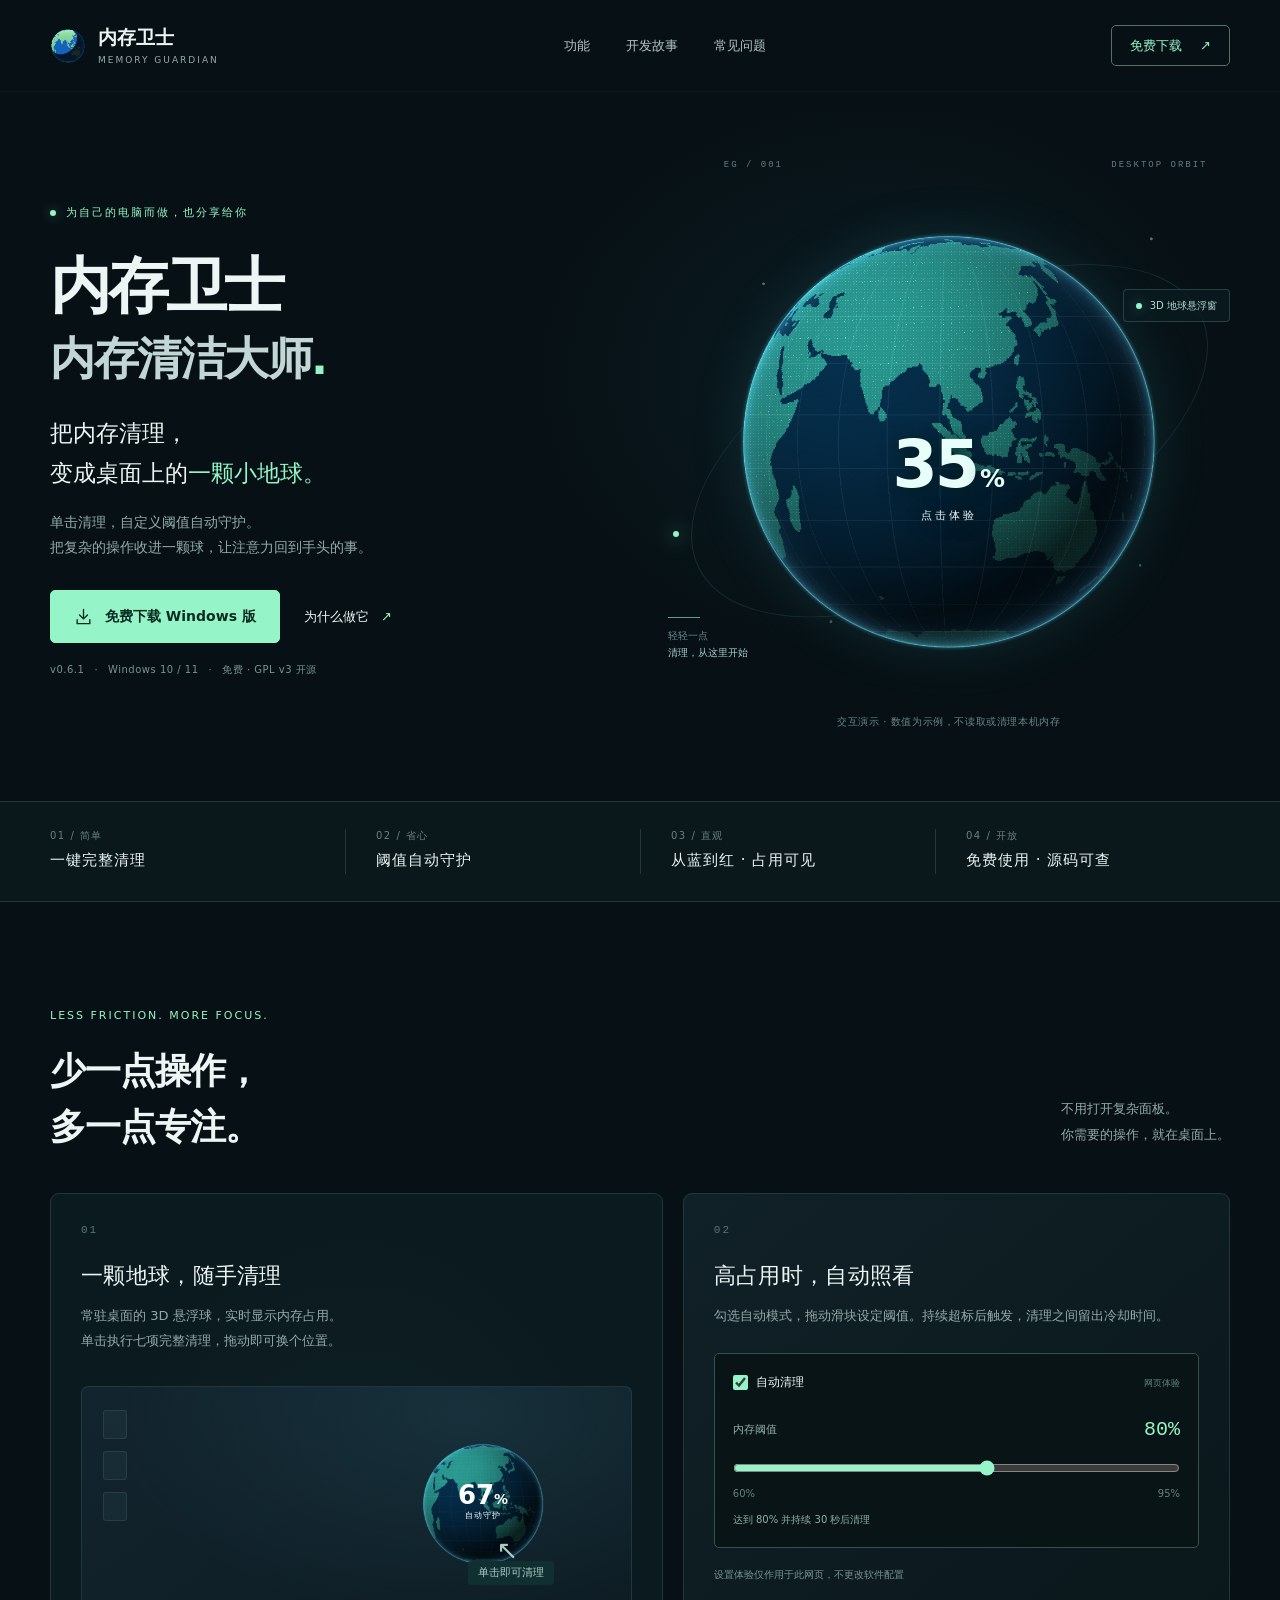
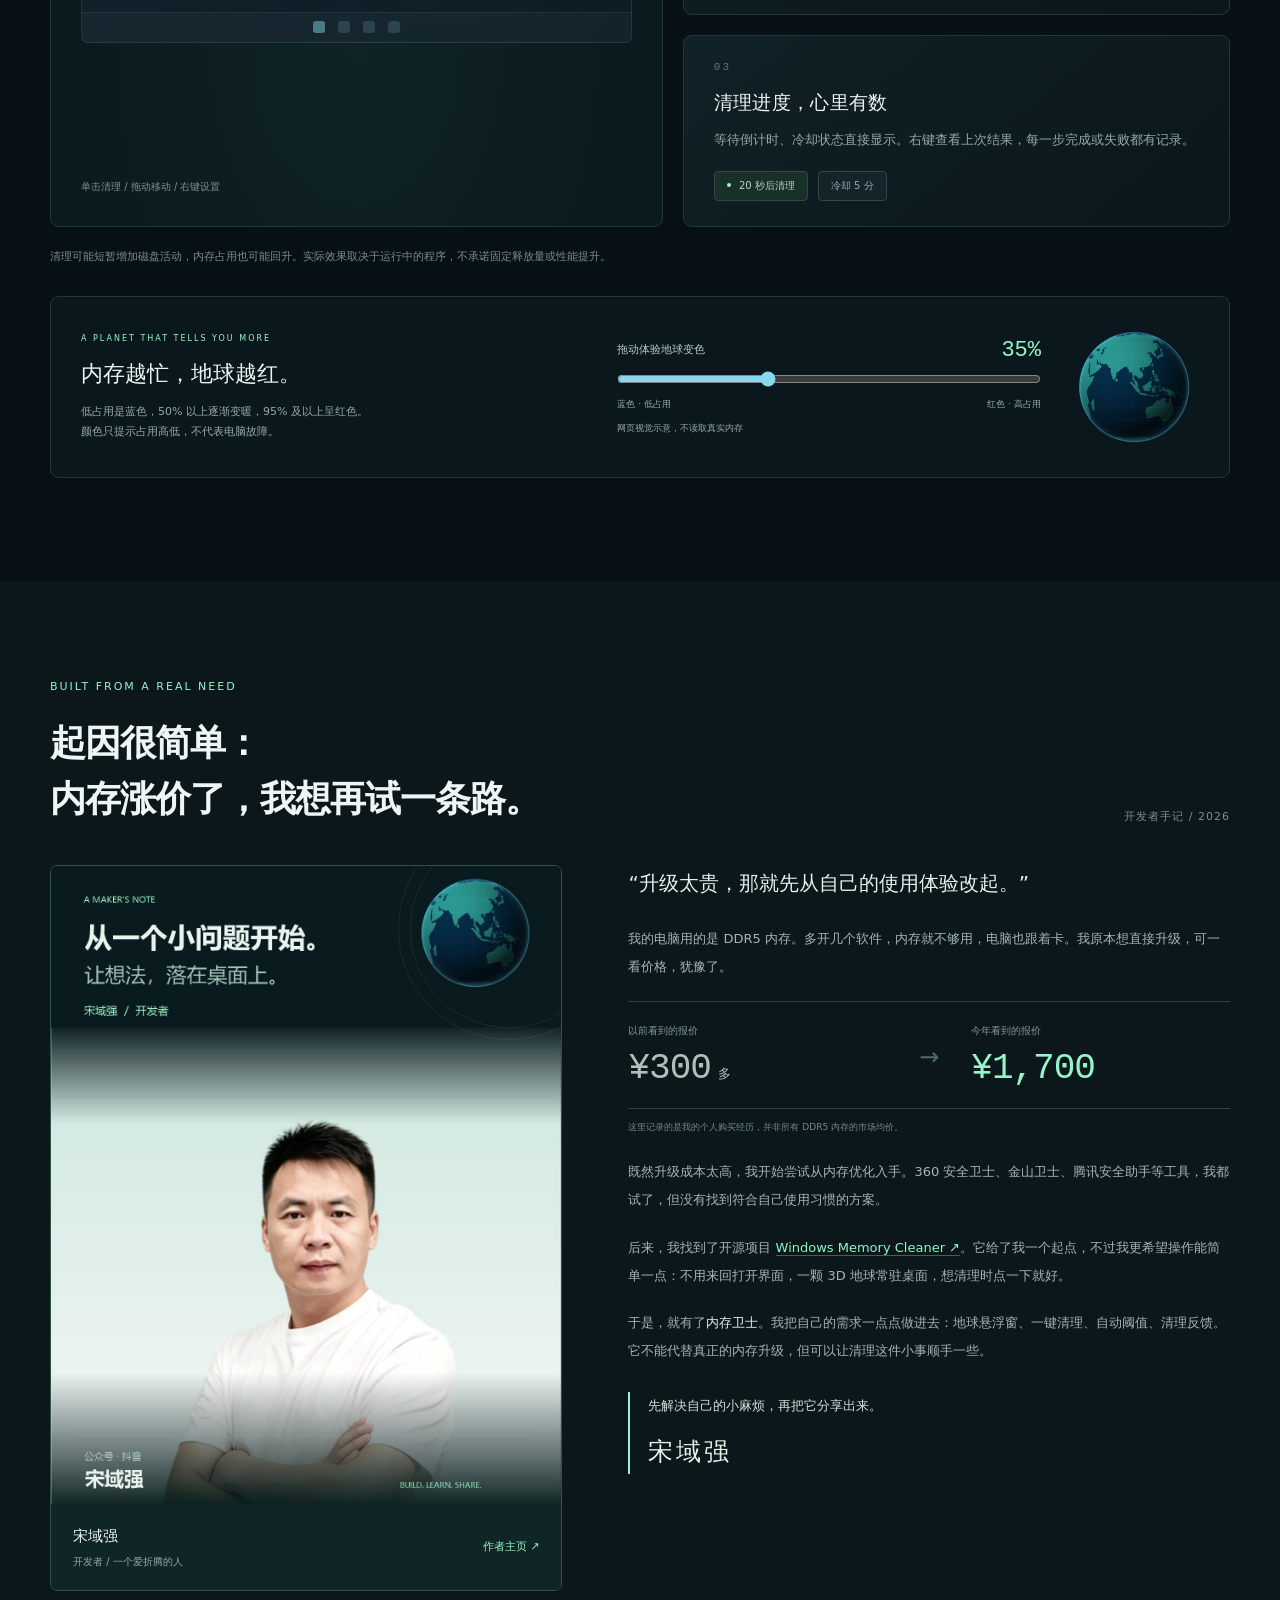
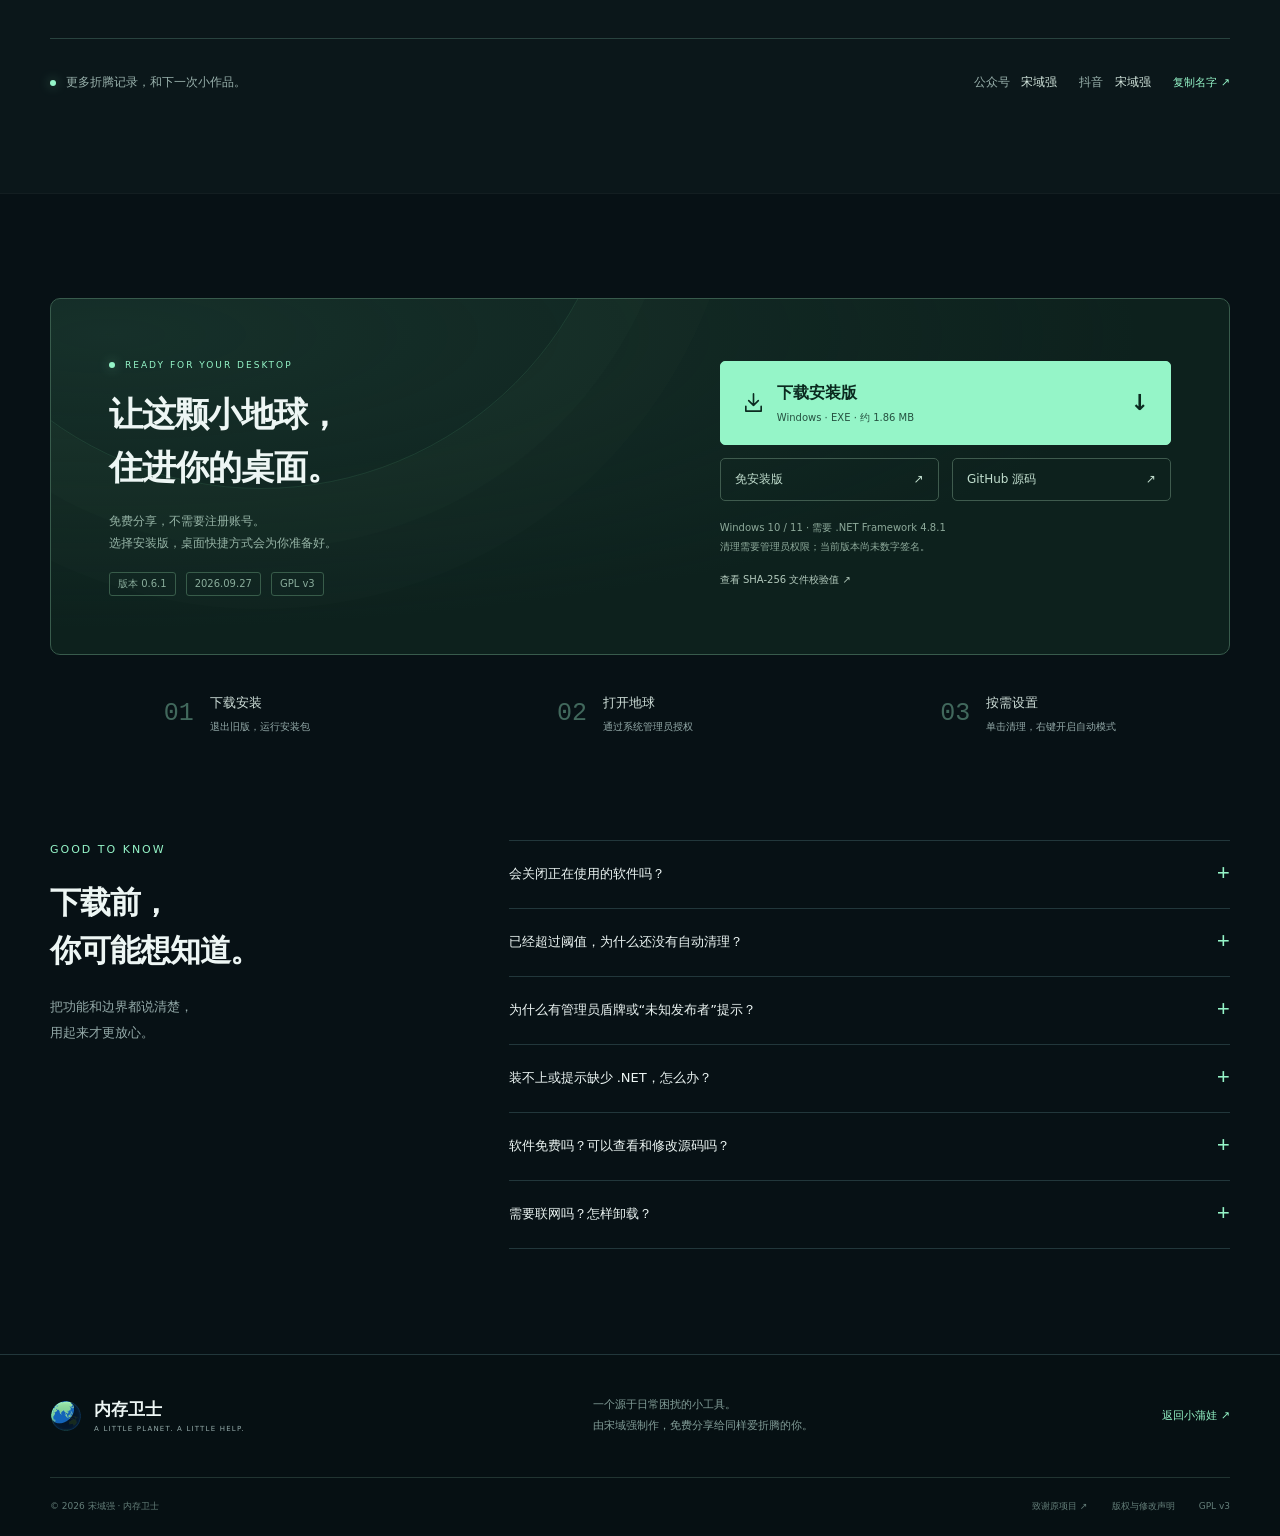
==== website/memory-guardian/index.html @ 2618648d "Release 0.6.1: add GitHub links and simplify memory-guardian website" ====
<!doctype html>
<html lang="zh-CN">
<head>
  <meta charset="utf-8">
  <meta name="viewport" content="width=device-width, initial-scale=1">
  <meta name="theme-color" content="#071115">
  <title>内存卫士——内存清洁大师 | 宋域强的免费开源桌面工具</title>
  <meta name="description" content="内存卫士，一颗常驻 Windows 桌面的 3D 地球。单击清理内存，自定义阈值自动守护。宋域强基于 Windows Memory Cleaner 开发，免费开源，提供安装包和完整源码。">
  <meta property="og:title" content="内存卫士——内存清洁大师">
  <meta property="og:description" content="一颗小地球，守护你的桌面。宋域强的免费开源 Windows 内存清理工具。">
  <meta property="og:type" content="website">
  <meta property="og:url" content="https://www.xiaopuwa.com/memory-guardian/">
  <meta property="og:image" content="https://www.xiaopuwa.com/memory-guardian/assets/developer-poster.jpg">
  <link rel="icon" href="assets/favicon.ico">
  <link rel="stylesheet" href="assets/style.css">
  <script src="assets/app.js" defer></script>
</head>
<body>
<a class="skip-link" href="#main">跳到主要内容</a>
<header class="site-header">
  <div class="wrap nav-inner">
    <a class="brand" href="#" aria-label="内存卫士首页"><img src="assets/favicon.ico" width="36" height="36" alt=""><span>内存卫士<small>MEMORY GUARDIAN</small></span></a>
    <nav aria-label="主导航"><a href="#features">功能</a><a href="#story">开发故事</a><a href="#faq">常见问题</a></nav>
    <a class="nav-download" href="#download">免费下载 <span aria-hidden="true">↗</span></a>
  </div>
</header>
<main id="main">
  <section class="hero wrap" aria-labelledby="hero-title">
    <div class="hero-copy">
      <div class="eyebrow"><span class="status-dot"></span> 为自己的电脑而做，也分享给你</div>
      <h1 id="hero-title">内存卫士<span>内存清洁大师<span class="title-dot">.</span></span></h1>
      <p class="hero-lead">把内存清理，<br>变成桌面上的<span class="highlight">一颗小地球。</span></p>
      <p class="hero-description">单击清理，自定义阈值自动守护。<br>把复杂的操作收进一颗球，让注意力回到手头的事。</p>
      <div class="hero-actions"><a class="button primary" href="downloads/MemoryGuardian-0.6.1-Setup.exe" download><svg viewBox="0 0 24 24" aria-hidden="true"><path d="M12 3v12m-5-5 5 5 5-5M4 16v5h16v-5"/></svg>免费下载 Windows 版</a><a class="text-link" href="#story">为什么做它 <span aria-hidden="true">↗</span></a></div>
      <div class="release-meta"><span>v0.6.1</span><span>Windows 10 / 11</span><span>免费 · GPL v3 开源</span></div>
    </div>
    <div class="planet-scene">
      <div class="space-coordinate top-coordinate" aria-hidden="true">EG / 001 <span>DESKTOP ORBIT</span></div>
      <div class="orbit orbit-one" aria-hidden="true"></div><div class="orbit orbit-two" aria-hidden="true"></div>
      <div class="orbit-node" aria-hidden="true"></div>
      <button class="planet-button" id="planet-demo" aria-label="体验地球清理动画，仅为网页演示" disabled>
        <img class="planet" src="assets/earth.png" width="900" height="900" alt="青蓝色的立体地球，亚洲朝向前方" fetchpriority="high">
        <span class="planet-label"><span class="planet-percent">67<span>%</span></span><span id="planet-state">点击体验</span></span>
      </button>
      <div class="orbit-note note-left"><i></i> 轻轻一点<br><strong>清理，从这里开始</strong></div>
      <div class="orbit-note note-right"><span class="status-dot"></span> 3D 地球悬浮窗</div>
      <p class="demo-caption" id="demo-caption" aria-live="polite">交互演示 · 数值为示例，不读取或清理本机内存</p>
      <noscript><p class="demo-caption">启用 JavaScript 可体验动画，所有下载链接仍可直接使用。</p></noscript>
    </div>
  </section>
  <div class="facts-strip"><div class="wrap facts"><div><span>01 / 简单</span><strong>一键完整清理</strong></div><div><span>02 / 省心</span><strong>阈值自动守护</strong></div><div><span>03 / 直观</span><strong>从蓝到红 · 占用可见</strong></div><div><span>04 / 开放</span><strong>免费使用 · 源码可查</strong></div></div></div>

  <section class="section wrap" id="features" aria-labelledby="features-title">
    <div class="section-heading"><div><p class="eyebrow">LESS FRICTION. MORE FOCUS.</p><h2 id="features-title">少一点操作，<br>多一点专注。</h2></div><p>不用打开复杂面板。<br>你需要的操作，就在桌面上。</p></div>
    <div class="feature-grid">
      <article class="feature feature-primary"><span class="feature-number">01</span><div><h3>一颗地球，随手清理</h3><p>常驻桌面的 3D 悬浮球，实时显示内存占用。<br>单击执行七项完整清理，拖动即可换个位置。</p></div><div class="desktop-demo" aria-label="桌面操作示意"><div class="desktop-lines"><span></span><span></span><span></span></div><img src="assets/earth.png" width="160" height="160" alt="桌面地球悬浮球示意" loading="lazy"><div class="desktop-percent">67<small>%</small><span>自动守护</span></div><div class="click-label"><span aria-hidden="true">↖</span> 单击即可清理</div><div class="desktop-taskbar"><i></i><i></i><i></i><i></i></div></div><span class="feature-foot">单击清理 / 拖动移动 / 右键设置</span></article>
      <article class="feature feature-auto"><span class="feature-number">02</span><h3>高占用时，自动照看</h3><p>勾选自动模式，拖动滑块设定阈值。持续超标后触发，清理之间留出冷却时间。</p><div class="auto-preview"><label class="check-label"><input id="auto-preview" type="checkbox" checked>自动清理<span>网页体验</span></label><div class="threshold-row"><label for="threshold-preview">内存阈值</label><output id="threshold-value" for="threshold-preview">80%</output></div><input type="range" id="threshold-preview" min="60" max="95" value="80" step="1" aria-describedby="threshold-description"><div class="range-labels"><span>60%</span><span>95%</span></div><p id="threshold-description" aria-live="polite">达到 80% 并持续 30 秒后清理</p></div><span class="feature-foot">设置体验仅作用于此网页，不更改软件配置</span></article>
      <article class="feature feature-compact"><span class="feature-number">03</span><div><h3>清理进度，心里有数</h3><p>等待倒计时、冷却状态直接显示。右键查看上次结果，每一步完成或失败都有记录。</p></div><div class="status-pills"><span><i></i> 20 秒后清理</span><span>冷却 5 分</span></div></article>
    </div>
    <p class="feature-note">清理可能短暂增加磁盘活动，内存占用也可能回升。实际效果取决于运行中的程序，不承诺固定释放量或性能提升。</p>
    <div class="pressure-demo"><div><span class="eyebrow">A PLANET THAT TELLS YOU MORE</span><h3>内存越忙，地球越红。</h3><p>低占用是蓝色，50% 以上逐渐变暖，95% 及以上呈红色。<br>颜色只提示占用高低，不代表电脑故障。</p></div><div class="pressure-control"><label for="pressure-preview">拖动体验地球变色 <output id="pressure-value" for="pressure-preview">35%</output></label><input id="pressure-preview" type="range" min="0" max="100" value="35" aria-describedby="pressure-note"><div class="pressure-scale"><span>蓝色 · 低占用</span><span>红色 · 高占用</span></div><p id="pressure-note">网页视觉示意，不读取真实内存</p></div><img id="pressure-earth" src="assets/earth.png" alt="低内存占用的蓝色地球示意" width="150" height="150" loading="lazy"></div>
  </section>

  <section class="story-section" id="story" aria-labelledby="story-title"><div class="wrap">
    <div class="section-heading"><div><p class="eyebrow">BUILT FROM A REAL NEED</p><h2 id="story-title">起因很简单：<br>内存涨价了，我想再试一条路。</h2></div><span class="story-index">开发者手记 / 2026</span></div>
    <div class="story-grid">
      <figure class="author-poster"><img src="assets/developer-poster.jpg" width="1200" height="1500" alt="宋域强开发者海报：从一个小问题开始，让想法落在桌面上。公众号、抖音：宋域强。" loading="lazy"><figcaption><span>宋域强 <small>开发者 / 一个爱折腾的人</small></span><a href="https://blog.csdn.net/syq10086?type=blog" target="_blank" rel="noopener noreferrer" aria-label="访问宋域强的作者主页（新窗口）">作者主页 ↗</a></figcaption></figure>
      <div class="story-copy"><p class="story-intro">“升级太贵，那就先从自己的使用体验改起。”</p><p>我的电脑用的是 DDR5 内存。多开几个软件，内存就不够用，电脑也跟着卡。我原本想直接升级，可一看价格，犹豫了。</p><div class="price-story"><div><span>以前看到的报价</span><strong>¥300<small>多</small></strong></div><span class="price-arrow" aria-hidden="true">→</span><div><span>今年看到的报价</span><strong>¥1,700</strong></div></div><p class="price-note">这里记录的是我的个人购买经历，并非所有 DDR5 内存的市场均价。</p><p>既然升级成本太高，我开始尝试从内存优化入手。360 安全卫士、金山卫士、腾讯安全助手等工具，我都试了，但没有找到符合自己使用习惯的方案。</p><p>后来，我找到了开源项目 <a href="https://github.com/IgorMundstein/WinMemoryCleaner" target="_blank" rel="noopener noreferrer">Windows Memory Cleaner ↗</a>。它给了我一个起点，不过我更希望操作能简单一点：不用来回打开界面，一颗 3D 地球常驻桌面，想清理时点一下就好。</p><p>于是，就有了<strong>内存卫士</strong>。我把自己的需求一点点做进去：地球悬浮窗、一键清理、自动阈值、清理反馈。它不能代替真正的内存升级，但可以让清理这件小事顺手一些。</p><div class="story-signoff"><span>先解决自己的小麻烦，再把它分享出来。</span><strong>宋域强</strong></div></div>
    </div>
    <div class="social-row"><div><span class="status-dot"></span><span>更多折腾记录，和下一次小作品。</span></div><div><span>公众号 <strong>宋域强</strong></span><span>抖音 <strong>宋域强</strong></span><button class="copy-name" type="button">复制名字 ↗</button></div><span class="sr-only" id="copy-status" role="status"></span></div>
  </div></section>

  <section class="section wrap" id="download" aria-labelledby="download-title">
    <div class="download-panel"><div class="download-orbit" aria-hidden="true"></div><div class="download-copy"><p class="eyebrow"><span class="status-dot"></span> READY FOR YOUR DESKTOP</p><h2 id="download-title">让这颗小地球，<br>住进你的桌面。</h2><p>免费分享，不需要注册账号。<br>选择安装版，桌面快捷方式会为你准备好。</p><div class="download-tags"><span>版本 0.6.1</span><span>2026.09.27</span><span>GPL v3</span></div></div><div class="download-options"><a class="button primary download-main" href="downloads/MemoryGuardian-0.6.1-Setup.exe" download><svg viewBox="0 0 24 24" aria-hidden="true"><path d="M12 3v12m-5-5 5 5 5-5M4 16v5h16v-5"/></svg><span>下载安装版<small>Windows · EXE · 约 1.86 MB</small></span><span aria-hidden="true">↓</span></a><div class="alternative-downloads"><a href="https://github.com/syq10086/MemoryGuardian/releases/latest" target="_blank" rel="noopener noreferrer">免安装版 <span>↗</span></a><a href="https://github.com/syq10086/MemoryGuardian" target="_blank" rel="noopener noreferrer">GitHub 源码 <span>↗</span></a></div><p class="requirements">Windows 10 / 11 · 需要 .NET Framework 4.8.1<br>清理需要管理员权限；当前版本尚未数字签名。</p><a class="checksum-link" href="https://github.com/syq10086/MemoryGuardian/releases/download/v0.6.1/SHA256SUMS.txt" target="_blank" rel="noopener">查看 SHA-256 文件校验值 ↗</a></div></div>
    <div class="quick-start"><div><b>01</b><span><strong>下载安装</strong>退出旧版，运行安装包</span></div><div><b>02</b><span><strong>打开地球</strong>通过系统管理员授权</span></div><div><b>03</b><span><strong>按需设置</strong>单击清理，右键开启自动模式</span></div></div>
  </section>

  <section class="faq-section wrap" id="faq" aria-labelledby="faq-title"><div class="faq-heading"><p class="eyebrow">GOOD TO KNOW</p><h2 id="faq-title">下载前，<br>你可能想知道。</h2><p>把功能和边界都说清楚，<br>用起来才更放心。</p></div><div class="faq-list">
    <details><summary>会关闭正在使用的软件吗？<span aria-hidden="true">+</span></summary><p>程序不会主动结束进程或关闭窗口。清理工作集与缓存后，软件再次读取数据可能短暂卡顿，磁盘活动也可能增加；不能保证所有任务都不受影响。重要的渲染、计算或实时任务运行期间，建议暂时关闭自动清理。</p></details>
    <details><summary>已经超过阈值，为什么还没有自动清理？<span aria-hidden="true">+</span></summary><p>内存占用需要连续达到阈值 30 秒，且不处于冷却期。手动或自动清理后都会进入冷却，默认 10 分钟。新版球上会显示倒计时或“冷却 X 分”，右键可查看详细状态。建议从默认的 80%、均衡模式开始使用。</p></details>
    <details><summary>为什么有管理员盾牌或“未知发布者”提示？<span aria-hidden="true">+</span></summary><p>部分系统内存清理操作需要管理员权限，因此快捷方式带有盾牌。当前版本尚未购买或获得受信任的代码签名证书，Windows 可能显示“未知发布者”或 SmartScreen 提醒。请确认下载来源，可对照本页校验值和源码核验；不确定时先取消运行，无需关闭系统安全防护。</p></details>
    <details><summary>装不上或提示缺少 .NET，怎么办？<span aria-hidden="true">+</span></summary><p>安装包会检查 .NET Framework 4.8.1。请从 <a href="https://dotnet.microsoft.com/zh-cn/download/dotnet-framework/net481" target="_blank" rel="noopener noreferrer">微软官方网站 ↗</a> 获取运行时；较早的 Windows 10 版本可能需要先更新系统。暂不提供 macOS、Linux 或手机安装版。</p></details>
    <details><summary>软件免费吗？可以查看和修改源码吗？<span aria-hidden="true">+</span></summary><p>本页面提供免费下载。内存卫士基于 Igor Mundstein 及贡献者的 Windows Memory Cleaner 二次开发，按 GNU GPL v3 分发。你可以按许可证使用、研究、修改和再分发；分发衍生版本时需保留许可与版权声明，并履行提供对应源码等义务。<a href="https://github.com/syq10086/MemoryGuardian/blob/v0.6.1/LICENSE">查看 GPL v3 许可证 ↗</a></p></details>
    <details><summary>需要联网吗？怎样卸载？<span aria-hidden="true">+</span></summary><p>内存清理在本机执行，不需要注册或上传内存数据；点击作者主页、GitHub 或更新链接会打开外部网站。安装版可在 Windows“设置 → 应用”或开始菜单中卸载，个人配置会保留。免安装版退出程序、关闭其登录启动选项后，可删除程序文件。</p></details>
  </div></section>
</main>
<footer class="footer"><div class="wrap footer-top"><a class="brand" href="#"><img src="assets/favicon.ico" width="32" height="32" alt=""><span>内存卫士<small>A LITTLE PLANET. A LITTLE HELP.</small></span></a><p>一个源于日常困扰的小工具。<br>由宋域强制作，免费分享给同样爱折腾的你。</p><a href="https://www.xiaopuwa.com/">返回小蒲娃 ↗</a></div><div class="wrap footer-bottom"><span>© 2026 宋域强 · 内存卫士</span><div><a href="https://github.com/IgorMundstein/WinMemoryCleaner" target="_blank" rel="noopener noreferrer">致谢原项目 ↗</a><a href="https://github.com/syq10086/MemoryGuardian/blob/v0.6.1/NOTICE.md">版权与修改声明</a><a href="https://github.com/syq10086/MemoryGuardian/blob/v0.6.1/LICENSE">GPL v3</a></div></div></footer>
</body>
</html>
---- website/memory-guardian/assets/style.css ----
/* Earth Guardian download site. Local assets only; no framework or tracking. */
:root{color-scheme:dark;--bg:#071115;--panel:#0c1b20;--text:#edf6f4;--muted:#94aaa9;--line:#22373b;--mint:#95f5c8;--cyan:#6edfea;--font:"Microsoft YaHei UI","Microsoft YaHei","PingFang SC",system-ui,sans-serif}
*{box-sizing:border-box}html{scroll-behavior:smooth;scroll-padding-top:95px}body{margin:0;background:var(--bg);color:var(--text);font-family:var(--font);font-size:15px;line-height:1.8;-webkit-font-smoothing:antialiased}a{color:inherit;text-decoration:none}button,input{font:inherit}button,a,input,summary{-webkit-tap-highlight-color:transparent}button{color:inherit}a,button,summary{touch-action:manipulation}button{cursor:pointer}img{max-width:100%;display:block}button:disabled{cursor:default}a:focus-visible,button:focus-visible,input:focus-visible,summary:focus-visible{outline:2px solid var(--mint);outline-offset:6px}a:hover{color:var(--mint)}::selection{color:#071115;background:var(--mint)}.wrap{width:min(1180px,calc(100% - 96px));margin-inline:auto}.skip-link{position:fixed;left:20px;top:-100px;z-index:20;background:var(--mint);color:var(--bg);padding:10px}.skip-link:focus{top:10px}.sr-only{position:absolute;width:1px;height:1px;padding:0;margin:-1px;overflow:hidden;clip:rect(0,0,0,0);white-space:nowrap;border:0}
.site-header{height:92px;position:relative;z-index:10;border-bottom:1px solid #ffffff0a}.nav-inner{height:100%;display:flex;align-items:center;justify-content:space-between;gap:24px}.brand{display:flex;align-items:center;gap:12px;font-size:19px;font-weight:650;line-height:1.3;white-space:nowrap}.brand small{display:block;font-size:9px;font-weight:400;color:var(--muted);letter-spacing:2px;margin-top:5px}.site-header nav{display:flex;gap:36px;color:#b2c4c3;font-size:13px}.nav-download{border:1px solid #547068;padding:8px 18px;border-radius:5px;color:var(--mint);font-size:13px}.nav-download span{margin-left:14px}
.hero{position:relative;display:grid;grid-template-columns:1.08fr 1fr;min-height:665px;align-items:center;padding-block:68px 78px;gap:10px}.hero:before{content:"";position:absolute;pointer-events:none;width:60%;height:80%;right:0;top:0;background:radial-gradient(ellipse,#17495a30,transparent 68%);z-index:-1}.eyebrow{font-size:11px;letter-spacing:2px;font-weight:500;display:flex;align-items:center;gap:10px;color:var(--mint);margin:0 0 26px}.status-dot{display:inline-block;width:6px;height:6px;background:var(--mint);border-radius:50%;box-shadow:0 0 12px #95f5c870;flex-shrink:0}.hero h1{font-size:clamp(48px,4.8vw,70px);line-height:1.22;letter-spacing:-3px;margin:0 0 26px;font-weight:700}.hero h1>span{display:block;font-size:clamp(35px,3.5vw,51px);letter-spacing:-1.5px;color:#c2d7d5;margin-top:8px}.title-dot{color:var(--mint)}.hero-lead{font-size:23px;line-height:1.75;font-weight:500;margin:0 0 17px}.highlight{color:var(--mint)}.hero-description{color:var(--muted);font-size:14px;margin:0 0 30px}.hero-actions{display:flex;gap:24px;align-items:center}.button{display:inline-flex;justify-content:center;gap:12px;align-items:center;border-radius:5px;padding:15px 23px;font-size:14px;font-weight:650;line-height:1.5;transition:background .2s,transform .2s}.button svg{width:19px;height:19px;fill:none;stroke:currentColor;stroke-width:1.7;stroke-linecap:round;stroke-linejoin:round}.primary{background:var(--mint);color:#0b2a20;border:1px solid var(--mint)}.primary:hover{background:#b4ffdc;color:#071115;transform:translateY(-2px)}.text-link{font-size:13px;white-space:nowrap}.text-link span{margin-left:8px;color:var(--mint)}.release-meta{display:flex;gap:0;font-size:10px;color:#789391;margin-top:18px;letter-spacing:.5px}.release-meta span+span:before{content:"·";padding:0 10px}
.planet-scene{position:relative;aspect-ratio:1/1;display:grid;place-items:center;isolation:isolate;background-image:radial-gradient(circle at 17% 22%,#9debd870 1px,transparent 1.6px),radial-gradient(circle at 84% 72%,#9debd850 1px,transparent 1.6px),radial-gradient(circle at 86% 14%,#b5ecff70 1px,transparent 1.8px),radial-gradient(circle at 29% 82%,#b5ecff50 1px,transparent 1.8px)}.space-coordinate{position:absolute;font:9px Consolas,monospace;letter-spacing:2px;color:#607e84;top:0;left:10%;right:4%;display:flex;justify-content:space-between}.planet-button{background:none;border:0;padding:0;width:87%;position:relative;border-radius:50%;z-index:2;transition:transform .5s}.planet-button:hover{transform:scale(1.025)}.planet{filter:drop-shadow(0 0 25px #3eb6ca24);width:100%;height:auto;user-select:none;pointer-events:none}.planet-label{position:absolute;top:48%;left:0;width:100%;text-align:center;text-shadow:0 3px 18px #001b20;display:flex;align-items:center;flex-direction:column}.planet-percent{font-size:65px;line-height:1.05;font-weight:650;letter-spacing:-3px;color:#e8fff9}.planet-percent>span{font-size:25px;margin-left:3px;letter-spacing:0}.planet-label>span:last-child{font-size:11px;letter-spacing:3px;margin-top:6px}.orbit{position:absolute;border:1px solid #559caf30;border-radius:50%;width:97%;height:97%;z-index:-1}.orbit-one{transform:rotate(-27deg) scaleY(.50);width:114%}.orbit-two{transform:rotate(32deg) scaleY(.95);width:94%;height:94%;border-style:dashed;border-color:#387d8626}.orbit-node{position:absolute;top:66%;left:1%;width:6px;height:6px;border-radius:50%;background:var(--mint);box-shadow:0 0 20px var(--mint)}.orbit-note{position:absolute;font-size:10px;line-height:1.7;z-index:3}.note-left{left:0;bottom:11%;color:#698d95}.note-left strong{font-weight:400;color:#a6ccd0}.note-left i{display:block;width:32px;height:1px;background:#599b99;margin-bottom:9px}.note-right{right:-4%;top:23%;border:1px solid #44766b70;background:#0a1c22b8;padding:7px 12px;border-radius:4px;color:#b2d8cd;display:flex;align-items:center;gap:8px}.demo-caption{position:absolute;bottom:-18px;left:-5%;width:110%;text-align:center;color:#65868b;font-size:10px;letter-spacing:.6px}.is-cleaning .planet{animation:cleaning 2s ease-in-out}.is-cleaning .planet-label{opacity:.9}@keyframes cleaning{50%{transform:rotate(18deg);filter:drop-shadow(0 0 45px #61eec780) brightness(1.2)}}
.facts-strip{border-block:1px solid var(--line);background:#0a171b}.facts{display:grid;grid-template-columns:repeat(4,1fr);padding-block:27px}.facts>div{display:flex;flex-direction:column;gap:4px;padding-left:30px;border-left:1px solid var(--line)}.facts>div:first-child{padding-left:0;border:0}.facts span{font:10px var(--font);letter-spacing:1.5px;color:#658380}.facts strong{font-size:15px;font-weight:500;letter-spacing:1px}.section{padding-block:104px}.section-heading{display:flex;align-items:flex-end;justify-content:space-between;gap:40px;margin-bottom:38px}.section-heading .eyebrow,.faq-heading .eyebrow{margin-bottom:18px}h2{font-size:36px;letter-spacing:-1px;line-height:1.55;margin:0;font-weight:600}.section-heading>p,.faq-heading>p:last-child{color:var(--muted);font-size:13px;margin:0 0 7px;line-height:2}
.feature-grid{display:grid;grid-template-columns:1.12fr 1fr;gap:20px}.feature{border:1px solid var(--line);border-radius:9px;padding:30px;position:relative;overflow:hidden;background:linear-gradient(140deg,#102127,#0a171b)}.feature-number{font:11px Consolas,monospace;color:#567479;display:block;letter-spacing:2px;margin-bottom:20px}.feature h3{font-size:22px;font-weight:500;margin:0 0 9px;letter-spacing:.3px}.feature p{font-size:13px;color:var(--muted);margin:0;line-height:1.9}.feature-foot{font-size:10px;color:#789392;display:block;margin-top:18px}.feature-primary{grid-row:span 2;display:flex;flex-direction:column;background:radial-gradient(ellipse at 50% 72%,#214b4433,transparent 65%),#0b1a1f}.desktop-demo{position:relative;height:257px;margin-top:32px;border:1px solid #385d6066;border-radius:7px;background:radial-gradient(ellipse at 70% 10%,#234c5960,transparent 65%),linear-gradient(145deg,#12242e,#0d1b22);overflow:hidden}.desktop-demo>img{position:absolute;right:14%;top:18%;width:142px;height:142px}.desktop-percent{position:absolute;right:calc(14% + 30px);top:calc(18% + 47px);width:82px;text-align:center;font-size:26px;color:white;line-height:1.2;font-weight:600}.desktop-percent small{font-size:14px}.desktop-percent span{display:block;font-size:8px;font-weight:400;letter-spacing:1px}.desktop-lines{position:absolute;top:23px;left:21px;display:flex;flex-direction:column;gap:12px}.desktop-lines span{display:block;width:24px;height:29px;background:#446a6d23;border:1px solid #719eab29;border-radius:3px}.click-label{position:absolute;bottom:57px;right:14%;font-size:11px;color:#accdc6;border-radius:4px;padding:2px 10px;background:#102f30}.click-label>span{font-size:26px;position:absolute;right:36px;top:-34px}.desktop-taskbar{display:flex;justify-content:center;gap:13px;position:absolute;bottom:0;width:100%;height:30px;background:#2639434a;border-top:1px solid #42616840;align-items:center}.desktop-taskbar i{height:12px;width:12px;background:#648e9c4d;border-radius:3px}.desktop-taskbar i:first-child{background:#72c6cd8c}.feature-primary .feature-foot{margin-top:auto;padding-top:24px}.auto-preview{border:1px solid #395049;border-radius:5px;background:#081416;padding:18px;margin-top:24px}.check-label{display:flex;align-items:center;font-size:12px;gap:8px}.check-label input{width:15px;height:15px;accent-color:var(--mint);margin:0}.check-label>span{margin-left:auto;color:#66827e;font-size:9px}.threshold-row{display:flex;align-items:center;justify-content:space-between;margin:18px 0 4px;font-size:11px;color:#93afa8}.threshold-row output{font-size:20px;color:var(--mint);font-family:Consolas,monospace}input[type=range]{width:100%;height:16px;margin:8px 0;accent-color:var(--mint);cursor:pointer}input[type=range]:disabled{opacity:.4;cursor:default}.range-labels{display:flex;justify-content:space-between;color:#65847c;font-size:10px}.auto-preview #threshold-description{font-size:10px;margin-top:7px;color:#91afa5}.feature-compact{padding:25px 30px}.feature-compact .feature-number{margin-bottom:12px}.feature-compact h3{font-size:19px}.status-pills{display:flex;gap:10px;margin-top:18px}.status-pills span{font-size:10px;padding:5px 12px;border:1px solid #314845;border-radius:4px;color:#b3d3c9;background:#193029}.status-pills span:last-child{background:#15242a;color:#8caeb7}.status-pills i{display:inline-block;width:4px;height:4px;background:var(--mint);border-radius:50%;margin:0 5px 2px 0}.feature-note{font-size:11px;color:#758d8e;margin:20px 0 0}
.story-section{padding:94px 0;background:#0b171a;border-block:1px solid #ffffff08}.story-index{font-size:11px;color:#78918f;white-space:nowrap;letter-spacing:1px}.story-grid{display:grid;grid-template-columns:.92fr 1.08fr;gap:66px;align-items:start}.author-poster{margin:0;position:sticky;top:30px;border-radius:7px;overflow:hidden;border:1px solid #31514d}.author-poster>img{width:100%;height:auto}.author-poster figcaption{display:flex;justify-content:space-between;align-items:center;padding:19px 22px;background:#102525}.author-poster figcaption>span{font-size:15px}.author-poster small{display:block;font-size:10px;color:var(--muted);margin-top:3px}.author-poster figcaption a{font-size:11px;color:var(--mint)}.story-copy>p{color:#a0b6b4;font-size:13px;line-height:2.15;margin:0 0 20px}.story-copy .story-intro{font-size:20px;color:#e2f2ec;line-height:1.8;font-weight:500;margin-bottom:24px}.story-copy a{color:var(--mint);border-bottom:1px solid #406254}.story-copy strong{font-weight:500;color:#def4eb}.price-story{display:flex;gap:32px;padding:20px 0 15px;border-block:1px solid #2d4140;align-items:center}.price-story>div{flex:1}.price-story div>span{display:block;font-size:10px;color:#7f9b95;margin-bottom:6px}.price-story strong{font-family:Consolas,monospace;font-size:36px;line-height:1.3;font-weight:400;color:var(--mint);letter-spacing:-1px}.price-story div:first-child strong{color:#afc0bb}.price-story small{font-size:13px;font-family:var(--font);margin-left:7px}.price-arrow{font-size:24px;color:#506e68}.story-copy .price-note{font-size:9px;color:#6f8c88;margin:10px 0 23px;line-height:1.8}.story-signoff{border-left:2px solid var(--mint);padding-left:18px;margin-top:27px}.story-signoff span{font-size:13px;color:#d0e1dc}.story-signoff strong{display:block;font-family:KaiTi,STKaiti,var(--font);font-size:25px;margin-top:10px;letter-spacing:3px}.social-row{margin-top:47px;padding-top:28px;border-top:1px solid #29433f;display:flex;align-items:center;justify-content:space-between;gap:25px;font-size:12px;color:#99b1ac}.social-row>div{display:flex;align-items:center;gap:22px}.social-row>div:first-child{gap:10px}.social-row strong{color:#d5e8df;font-weight:500;margin-left:8px}.copy-name{background:transparent;border:0;padding:6px 0;color:var(--mint);font-size:11px}
.download-panel{display:grid;grid-template-columns:1fr .85fr;gap:80px;background:radial-gradient(ellipse at 5% 10%,#24473d66,transparent 65%),#0d211d;border:1px solid #385b4c;border-radius:10px;padding:58px;position:relative;overflow:hidden}.download-panel>div:not(.download-orbit){z-index:1}.download-orbit{position:absolute;border:1px solid #6ecb9320;width:720px;height:720px;top:-530px;left:-150px;border-radius:50%;box-shadow:0 0 0 60px #6ecb9305,0 0 0 120px #6ecb9304;pointer-events:none}.download-copy .eyebrow{font-size:9px;margin-bottom:15px}.download-copy h2{font-size:34px}.download-copy>p:not(.eyebrow){color:#95b3a5;font-size:12px;margin:18px 0}.download-tags{display:flex;gap:10px;font-size:10px;color:#89ac9b}.download-tags span{border:1px solid #385c4a;border-radius:3px;padding:2px 8px}.download-options{align-self:center}.download-main{width:100%;justify-content:space-between;padding:19px 21px;text-align:left;font-size:16px}.download-main>svg{width:23px;height:23px}.download-main>span:nth-child(2){flex:1}.download-main small{font-size:10px;display:block;font-weight:400;opacity:.8;margin-top:5px}.download-main>span:last-child{font-size:22px}.alternative-downloads{display:flex;gap:13px;margin-top:13px}.alternative-downloads a{flex:1;border:1px solid #3f5b4e;border-radius:5px;padding:10px 14px;display:flex;justify-content:space-between;color:#c1dece;font-size:12px}.alternative-downloads a:hover{border-color:var(--mint)}.requirements{font-size:10px;color:#8eaa9b;line-height:1.9;margin:17px 0 9px}.checksum-link{font-size:10px;color:#b2c9bc}.quick-start{display:flex;justify-content:space-around;margin-top:36px;gap:20px}.quick-start>div{display:flex;align-items:center;gap:16px}.quick-start b{font:25px Consolas,monospace;color:#41685c;font-weight:400}.quick-start span{font-size:10px;color:var(--muted)}.quick-start strong{display:block;font-size:13px;color:#cfdfd9;font-weight:500;margin-bottom:3px}
.faq-section{padding:0 0 105px;display:grid;grid-template-columns:.7fr 1.3fr;gap:70px}.faq-heading h2{font-size:31px}.faq-heading>p:last-child{margin-top:20px}.faq-list{border-top:1px solid var(--line)}details{border-bottom:1px solid var(--line)}summary{list-style:none;padding:21px 0;display:flex;justify-content:space-between;gap:15px;cursor:pointer;font-size:13px;font-weight:500}summary::-webkit-details-marker{display:none}summary>span{color:var(--mint);font:22px Consolas,monospace;flex-shrink:0}details[open] summary>span{transform:rotate(45deg)}details>p{font-size:12px;color:var(--muted);line-height:2;margin:0 0 22px;padding-right:25px}details a{color:var(--mint);text-decoration:underline;text-underline-offset:3px}.footer{border-top:1px solid var(--line);background:#061013}.footer-top{display:flex;align-items:center;justify-content:space-between;padding-block:40px;gap:30px}.footer-top .brand{font-size:17px}.footer-top .brand small{font-size:7px;letter-spacing:1.2px}.footer-top>p{font-size:11px;line-height:1.9;color:#829d98;margin:0}.footer-top>a:last-child{font-size:11px;color:var(--mint)}.footer-bottom{padding-block:20px;border-top:1px solid #213431;display:flex;justify-content:space-between;gap:20px;font-size:9px;color:#647e79}.footer-bottom>div{display:flex;gap:24px}
@media(min-width:1500px){.hero{min-height:710px}.hero h1{font-size:74px}.hero h1>span{font-size:53px}}
@media(max-width:1100px){.wrap{width:calc(100% - 64px)}.hero-actions{gap:16px}.hero-actions .button{padding:14px 17px;font-size:12px}.hero h1{font-size:54px}.hero h1>span{font-size:37px}.note-right{right:0}.planet-percent{font-size:54px}.story-grid{gap:38px}.download-panel{padding:38px;gap:40px}.download-copy h2{font-size:30px}.social-row{align-items:flex-start;flex-direction:column}.feature{padding:25px}.facts strong{font-size:13px}.facts>div{padding-left:22px}}
@media(max-width:760px){.wrap{width:calc(100% - 40px)}.site-header{height:75px}.brand{font-size:17px;gap:8px}.brand img{width:30px;height:30px}.brand small{font-size:7px;letter-spacing:1.4px}.site-header nav{display:none}.nav-download{padding:7px 12px;font-size:11px}.nav-download span{margin-left:5px}.hero{grid-template-columns:1fr;padding-block:46px 38px;gap:28px;min-height:auto}.hero-copy{position:relative;z-index:3}.eyebrow{font-size:9px;letter-spacing:1.1px;margin-bottom:22px}.hero h1{font-size:54px;letter-spacing:-2px;margin-bottom:22px}.hero h1>span{font-size:37px;letter-spacing:-1px}.hero-lead{font-size:20px;line-height:1.65;margin-bottom:15px}.hero-description{font-size:12px;line-height:1.9;margin-bottom:23px}.hero-actions{gap:22px;flex-wrap:wrap}.hero-actions .button{font-size:12px;padding:14px 17px}.text-link{font-size:12px}.release-meta{font-size:9px;margin-top:15px}.release-meta span+span:before{padding:0 7px}.planet-scene{width:100%;max-width:460px;justify-self:center;margin-top:18px;margin-bottom:25px}.planet-button{width:86%}.planet-percent{font-size:55px}.planet-label>span:last-child{font-size:10px;letter-spacing:2px}.orbit-one{width:99%}.note-right{right:0;font-size:8px;padding:5px 8px}.note-left{font-size:8px;left:2%}.space-coordinate{font-size:8px;left:3%;right:2%}.demo-caption{font-size:8px;letter-spacing:0;left:0;width:100%;bottom:-13px}.facts{grid-template-columns:repeat(2,1fr);gap:22px 0;padding-block:25px}.facts>div{padding-left:23px}.facts>div:nth-child(3){padding-left:0;border:0}.facts span{font-size:9px}.facts strong{font-size:12px}.section{padding-block:64px}.section-heading{display:block;margin-bottom:26px}.section-heading>p{margin-top:17px;font-size:12px}.section-heading h2{font-size:29px;line-height:1.6}.feature-grid{grid-template-columns:1fr;gap:15px}.feature{padding:25px}.feature-primary{grid-row:auto}.feature h3{font-size:21px}.feature p{font-size:12px}.desktop-demo{height:230px;margin-top:25px}.desktop-demo>img{right:17%}.desktop-percent{right:calc(17% + 30px)}.feature-foot,.feature-note{font-size:9px}.feature-note{line-height:1.9}.feature-primary .feature-foot{padding-top:0;margin-top:20px}.feature-compact h3{font-size:21px}.story-section{padding:60px 0}.story-index{display:block;margin-top:14px;font-size:10px}.story-grid{grid-template-columns:1fr;gap:32px}.author-poster{position:static;max-width:460px;justify-self:center;width:100%}.story-copy .story-intro{font-size:18px}.story-copy>p{font-size:12px}.price-story{gap:22px}.price-story strong{font-size:34px}.social-row{gap:16px;margin-top:30px;font-size:11px}.social-row>div:last-of-type{gap:16px;flex-wrap:wrap}.social-row strong{margin-left:5px}.download-panel{padding:30px 24px;grid-template-columns:1fr;gap:28px}.download-copy h2{font-size:30px}.download-main{font-size:15px}.download-tags{font-size:9px}.quick-start{flex-direction:column;margin-top:28px;gap:19px;padding-left:8px}.quick-start b{font-size:23px}.quick-start strong{font-size:12px}.faq-section{grid-template-columns:1fr;gap:24px;padding-bottom:60px}.faq-heading h2{font-size:29px}.faq-heading>p:last-child{font-size:12px;margin-top:15px}summary{font-size:12px;padding:19px 0}details>p{font-size:11px;padding-right:10px}.footer-top{flex-direction:column;align-items:flex-start;gap:18px;padding-block:32px}.footer-bottom{flex-direction:column;gap:12px}.footer-bottom>div{gap:18px}}
@media(prefers-reduced-motion:reduce){html{scroll-behavior:auto}*,*:before,*:after{animation:none!important;transition:none!important}}
.pressure-demo{margin-top:30px;padding:25px 30px;border:1px solid var(--line);border-radius:9px;background:#0a181d;display:grid;grid-template-columns:1.2fr 1fr 130px;gap:28px;align-items:center}.pressure-demo .eyebrow{font-size:8px;margin-bottom:8px}.pressure-demo h3{font-size:22px;font-weight:500;margin:0 0 8px}.pressure-demo p{font-size:11px;color:var(--muted);line-height:1.9;margin:0}.pressure-control label{display:flex;justify-content:space-between;align-items:center;font-size:11px;color:#b3ccc5}.pressure-control output{font:22px Consolas,monospace;color:var(--mint)}.pressure-scale{display:flex;justify-content:space-between;font-size:9px;color:#8faeae}.pressure-control #pressure-note{font-size:9px;margin-top:8px}.pressure-demo img{width:130px;height:130px}.pressure-control input{accent-color:#87d7ed}.planet-scene{min-width:0}.orbit-one{width:100%}.note-right{right:0}
@media(max-width:760px){.pressure-demo{grid-template-columns:1fr 90px;gap:20px;padding:24px}.pressure-demo>div:first-child{grid-column:1/-1}.pressure-demo img{width:90px;height:90px}.pressure-demo h3{font-size:21px}.pressure-demo p{font-size:11px}}
.orbit-two{width:74%;height:74%}
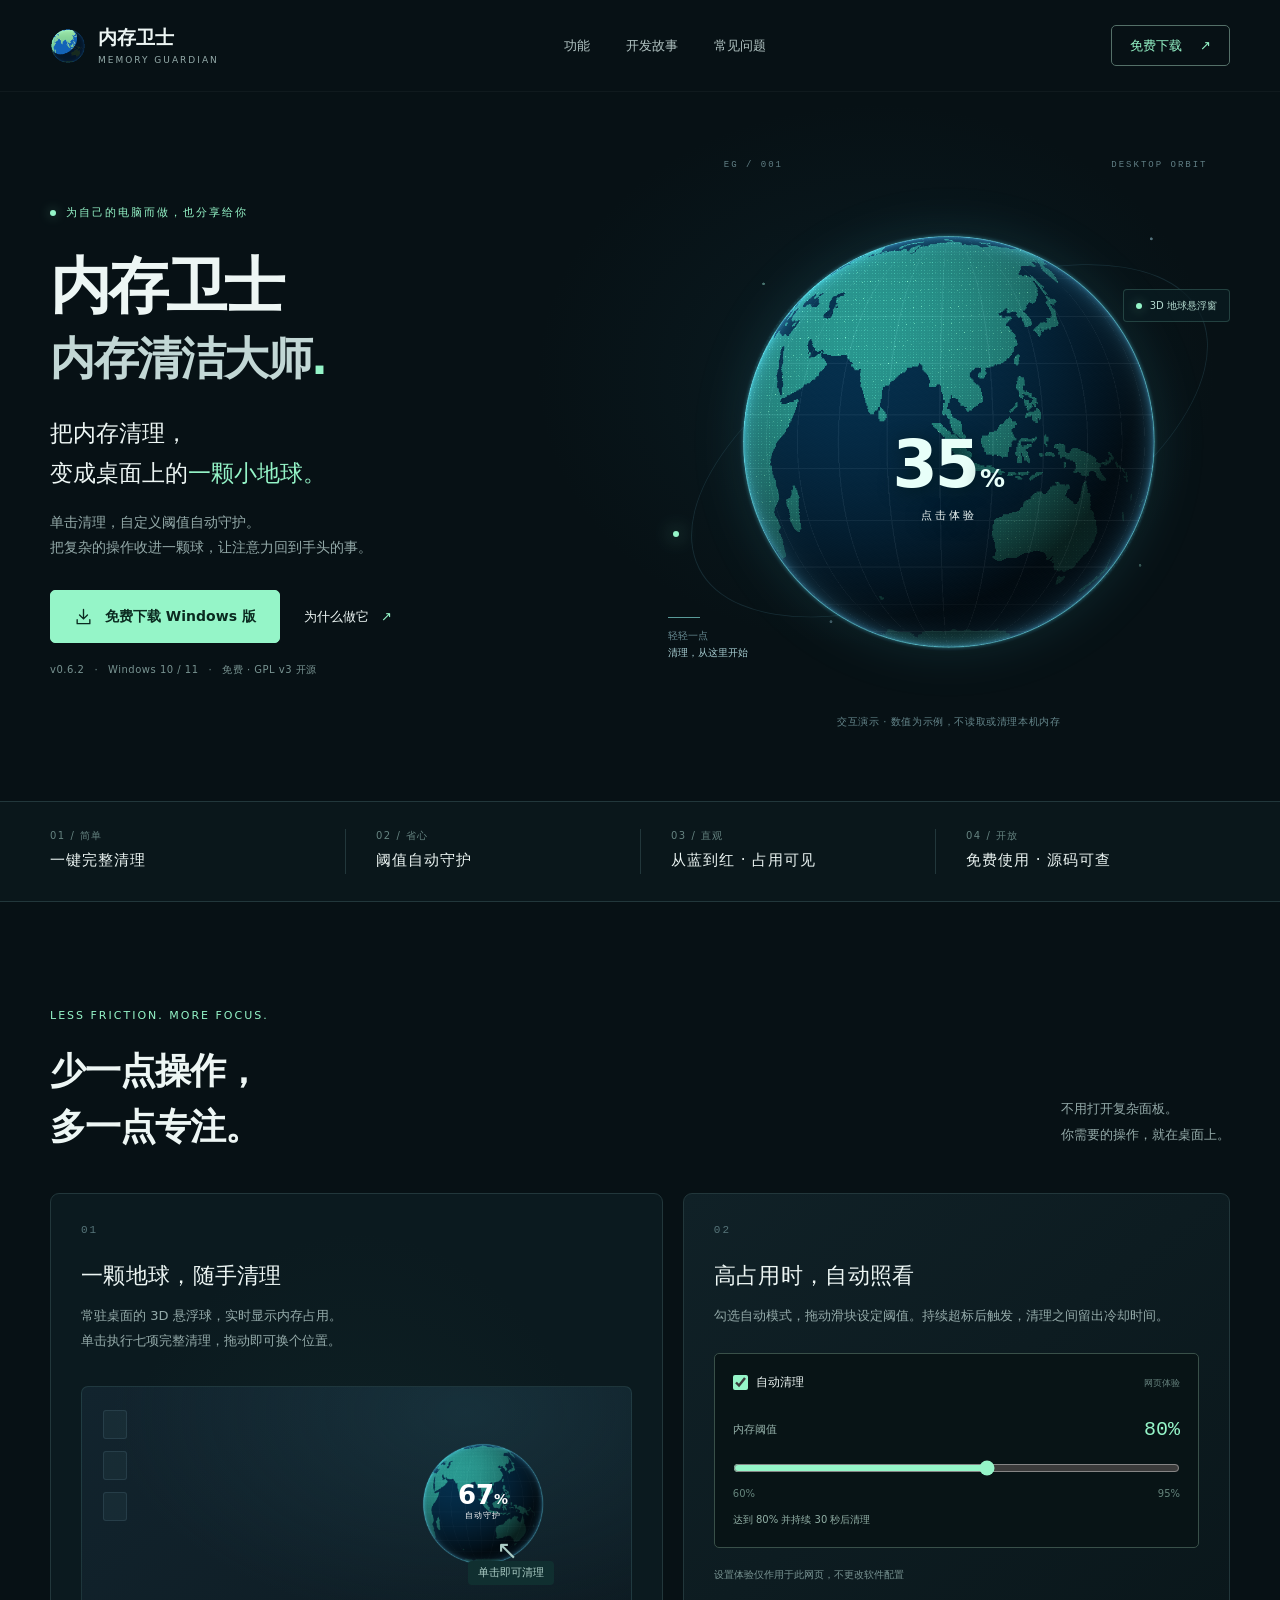
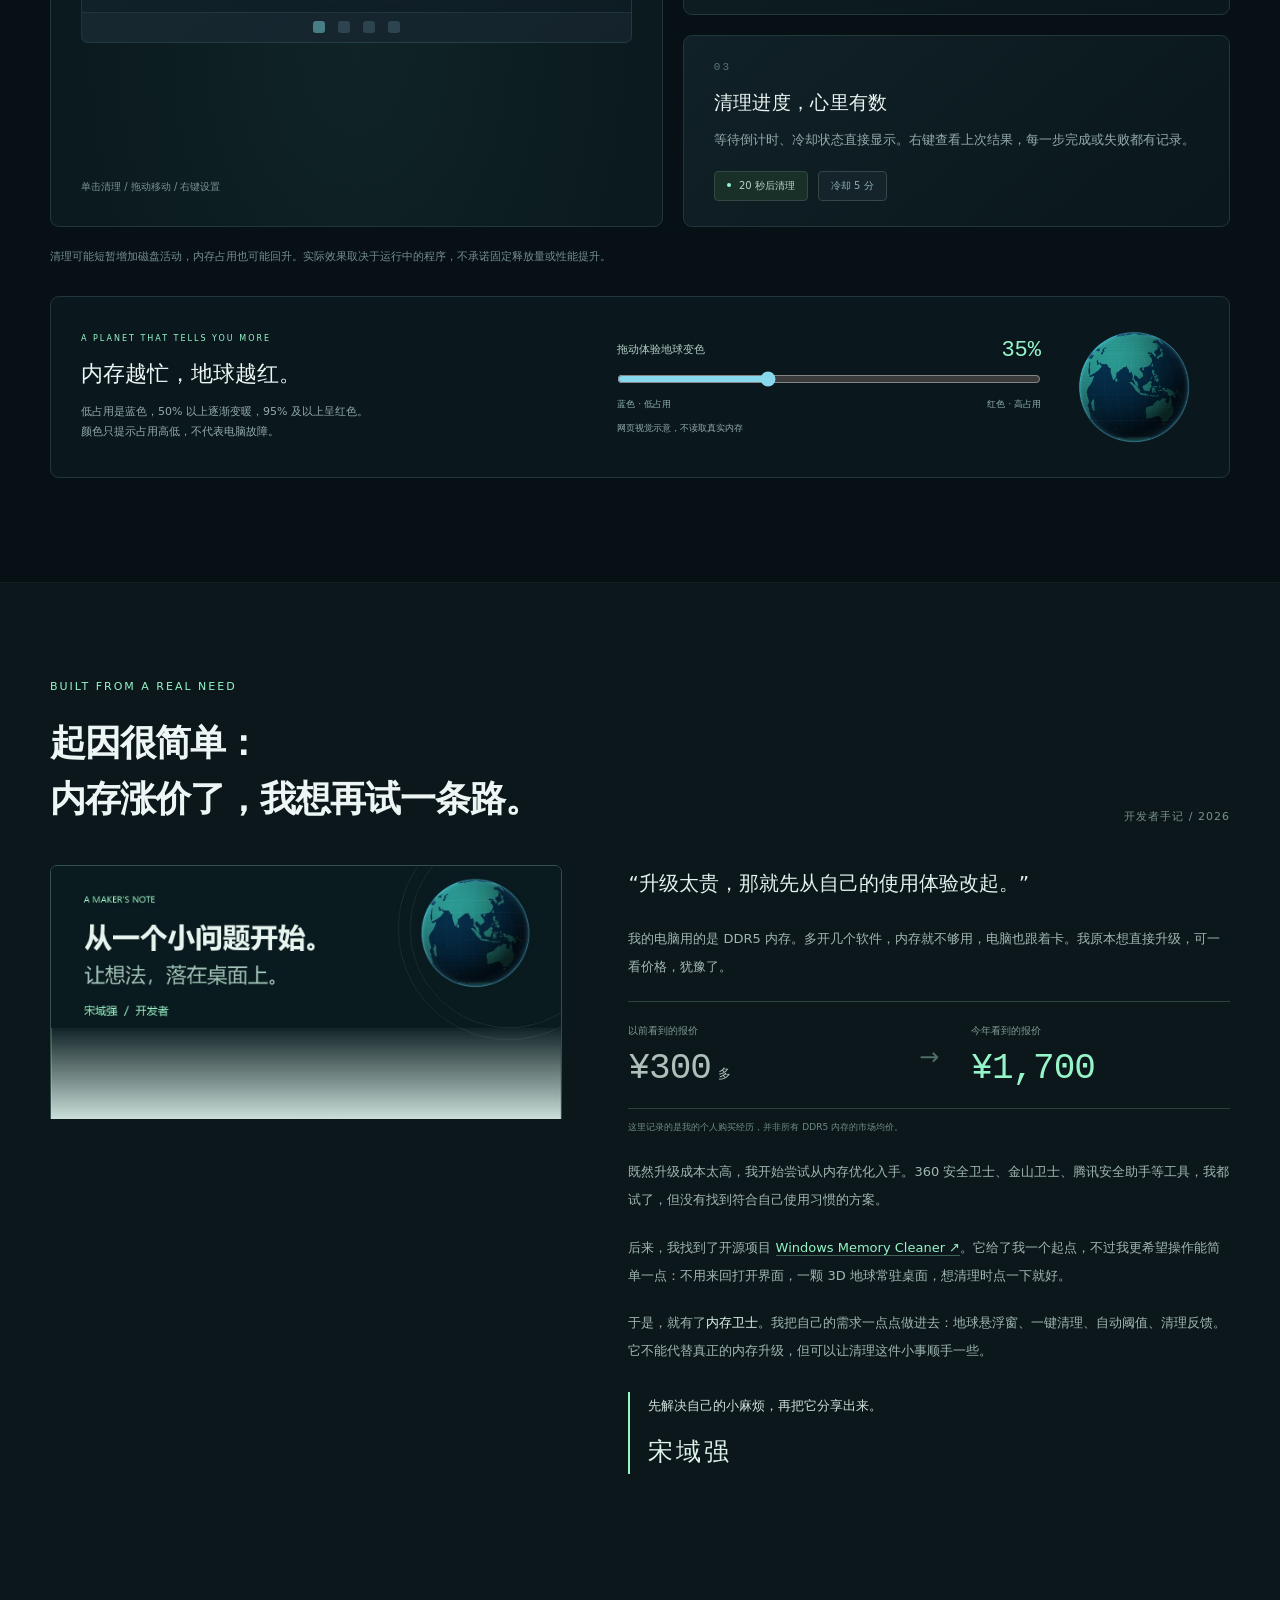
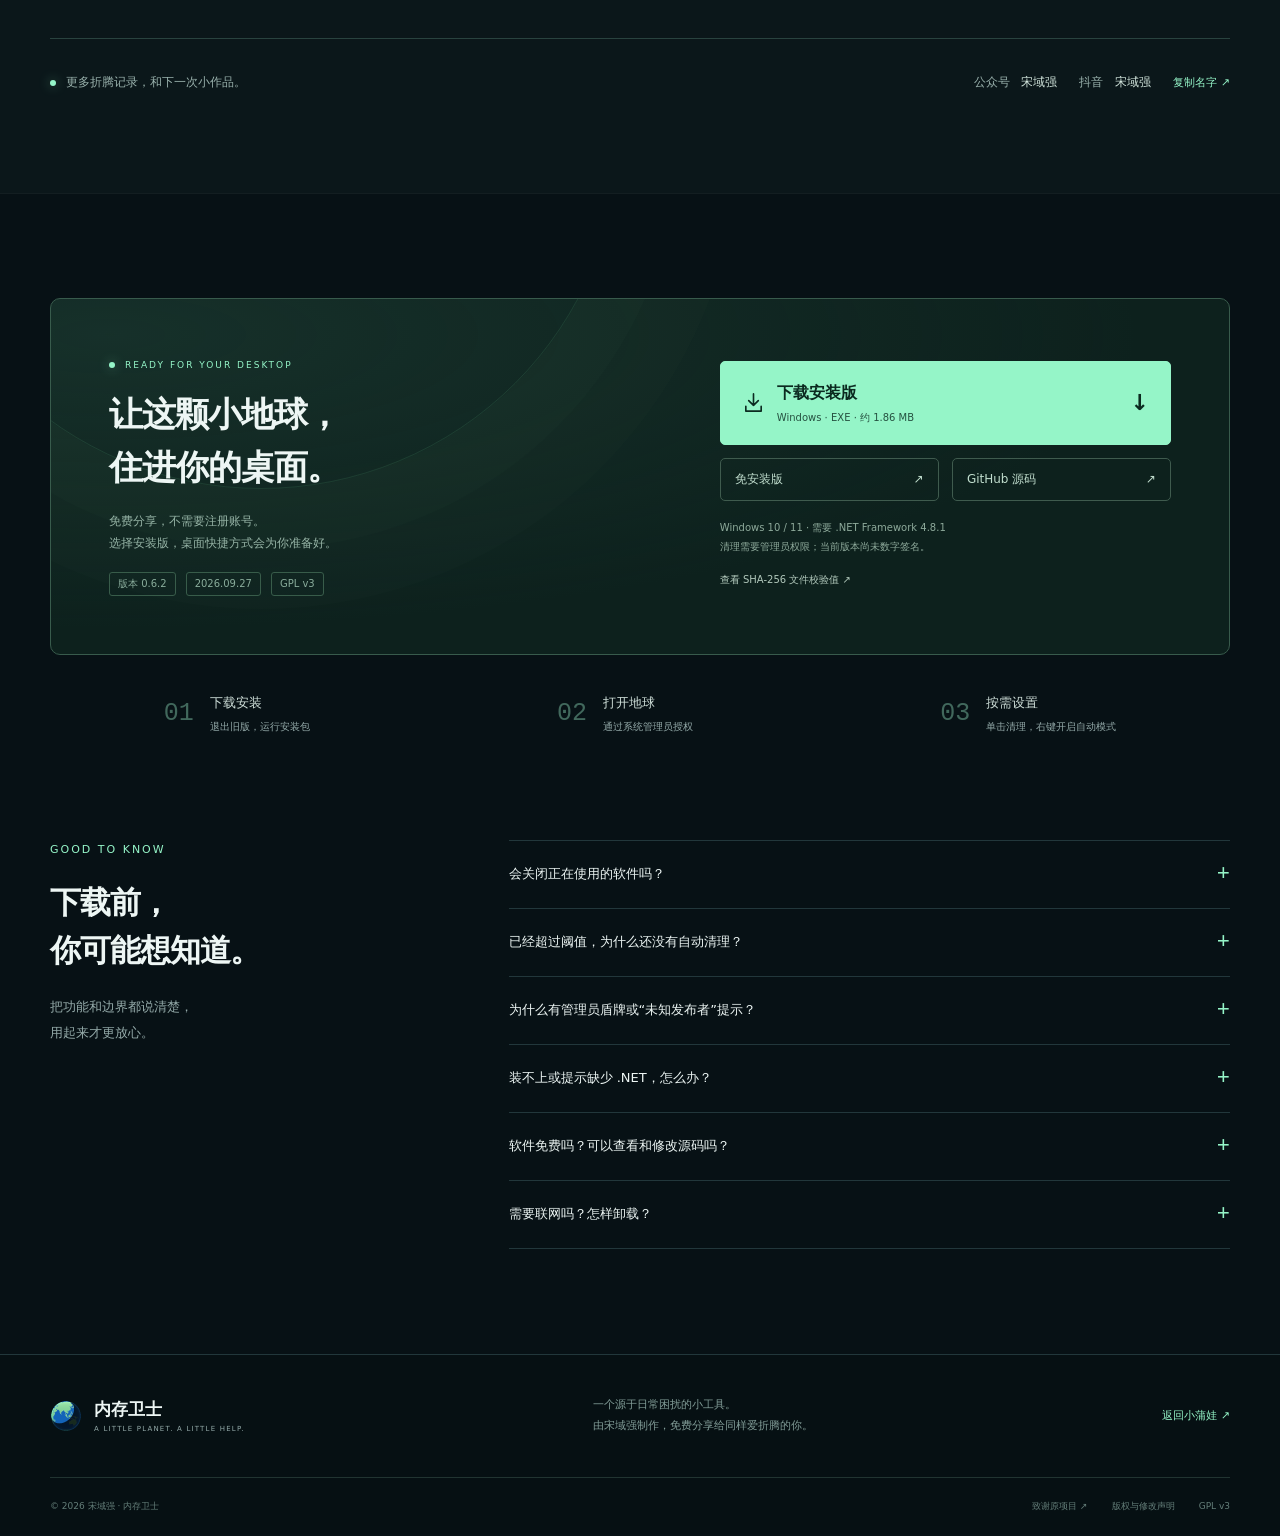
==== commit cae5138c: "Add optional author support and introduce product-focused README" ====
--- a/website/memory-guardian/index.html
+++ b/website/memory-guardian/index.html
@@ -31,8 +31,8 @@
       <h1 id="hero-title">内存卫士<span>内存清洁大师<span class="title-dot">.</span></span></h1>
       <p class="hero-lead">把内存清理，<br>变成桌面上的<span class="highlight">一颗小地球。</span></p>
       <p class="hero-description">单击清理，自定义阈值自动守护。<br>把复杂的操作收进一颗球，让注意力回到手头的事。</p>
-      <div class="hero-actions"><a class="button primary" href="downloads/MemoryGuardian-0.6.1-Setup.exe" download><svg viewBox="0 0 24 24" aria-hidden="true"><path d="M12 3v12m-5-5 5 5 5-5M4 16v5h16v-5"/></svg>免费下载 Windows 版</a><a class="text-link" href="#story">为什么做它 <span aria-hidden="true">↗</span></a></div>
-      <div class="release-meta"><span>v0.6.1</span><span>Windows 10 / 11</span><span>免费 · GPL v3 开源</span></div>
+      <div class="hero-actions"><a class="button primary" href="downloads/MemoryGuardian-0.6.2-Setup.exe" download><svg viewBox="0 0 24 24" aria-hidden="true"><path d="M12 3v12m-5-5 5 5 5-5M4 16v5h16v-5"/></svg>免费下载 Windows 版</a><a class="text-link" href="#story">为什么做它 <span aria-hidden="true">↗</span></a></div>
+      <div class="release-meta"><span>v0.6.2</span><span>Windows 10 / 11</span><span>免费 · GPL v3 开源</span></div>
     </div>
     <div class="planet-scene">
       <div class="space-coordinate top-coordinate" aria-hidden="true">EG / 001 <span>DESKTOP ORBIT</span></div>
@@ -71,7 +71,7 @@
   </div></section>
 
   <section class="section wrap" id="download" aria-labelledby="download-title">
-    <div class="download-panel"><div class="download-orbit" aria-hidden="true"></div><div class="download-copy"><p class="eyebrow"><span class="status-dot"></span> READY FOR YOUR DESKTOP</p><h2 id="download-title">让这颗小地球，<br>住进你的桌面。</h2><p>免费分享，不需要注册账号。<br>选择安装版，桌面快捷方式会为你准备好。</p><div class="download-tags"><span>版本 0.6.1</span><span>2026.09.27</span><span>GPL v3</span></div></div><div class="download-options"><a class="button primary download-main" href="downloads/MemoryGuardian-0.6.1-Setup.exe" download><svg viewBox="0 0 24 24" aria-hidden="true"><path d="M12 3v12m-5-5 5 5 5-5M4 16v5h16v-5"/></svg><span>下载安装版<small>Windows · EXE · 约 1.86 MB</small></span><span aria-hidden="true">↓</span></a><div class="alternative-downloads"><a href="https://github.com/syq10086/MemoryGuardian/releases/latest" target="_blank" rel="noopener noreferrer">免安装版 <span>↗</span></a><a href="https://github.com/syq10086/MemoryGuardian" target="_blank" rel="noopener noreferrer">GitHub 源码 <span>↗</span></a></div><p class="requirements">Windows 10 / 11 · 需要 .NET Framework 4.8.1<br>清理需要管理员权限；当前版本尚未数字签名。</p><a class="checksum-link" href="https://github.com/syq10086/MemoryGuardian/releases/download/v0.6.1/SHA256SUMS.txt" target="_blank" rel="noopener">查看 SHA-256 文件校验值 ↗</a></div></div>
+    <div class="download-panel"><div class="download-orbit" aria-hidden="true"></div><div class="download-copy"><p class="eyebrow"><span class="status-dot"></span> READY FOR YOUR DESKTOP</p><h2 id="download-title">让这颗小地球，<br>住进你的桌面。</h2><p>免费分享，不需要注册账号。<br>选择安装版，桌面快捷方式会为你准备好。</p><div class="download-tags"><span>版本 0.6.2</span><span>2026.09.27</span><span>GPL v3</span></div></div><div class="download-options"><a class="button primary download-main" href="downloads/MemoryGuardian-0.6.2-Setup.exe" download><svg viewBox="0 0 24 24" aria-hidden="true"><path d="M12 3v12m-5-5 5 5 5-5M4 16v5h16v-5"/></svg><span>下载安装版<small>Windows · EXE · 约 1.86 MB</small></span><span aria-hidden="true">↓</span></a><div class="alternative-downloads"><a href="https://github.com/syq10086/MemoryGuardian/releases/latest" target="_blank" rel="noopener noreferrer">免安装版 <span>↗</span></a><a href="https://github.com/syq10086/MemoryGuardian" target="_blank" rel="noopener noreferrer">GitHub 源码 <span>↗</span></a></div><p class="requirements">Windows 10 / 11 · 需要 .NET Framework 4.8.1<br>清理需要管理员权限；当前版本尚未数字签名。</p><a class="checksum-link" href="https://github.com/syq10086/MemoryGuardian/releases/download/v0.6.2/SHA256SUMS.txt" target="_blank" rel="noopener">查看 SHA-256 文件校验值 ↗</a></div></div>
     <div class="quick-start"><div><b>01</b><span><strong>下载安装</strong>退出旧版，运行安装包</span></div><div><b>02</b><span><strong>打开地球</strong>通过系统管理员授权</span></div><div><b>03</b><span><strong>按需设置</strong>单击清理，右键开启自动模式</span></div></div>
   </section>
 
@@ -80,10 +80,10 @@
     <details><summary>已经超过阈值，为什么还没有自动清理？<span aria-hidden="true">+</span></summary><p>内存占用需要连续达到阈值 30 秒，且不处于冷却期。手动或自动清理后都会进入冷却，默认 10 分钟。新版球上会显示倒计时或“冷却 X 分”，右键可查看详细状态。建议从默认的 80%、均衡模式开始使用。</p></details>
     <details><summary>为什么有管理员盾牌或“未知发布者”提示？<span aria-hidden="true">+</span></summary><p>部分系统内存清理操作需要管理员权限，因此快捷方式带有盾牌。当前版本尚未购买或获得受信任的代码签名证书，Windows 可能显示“未知发布者”或 SmartScreen 提醒。请确认下载来源，可对照本页校验值和源码核验；不确定时先取消运行，无需关闭系统安全防护。</p></details>
     <details><summary>装不上或提示缺少 .NET，怎么办？<span aria-hidden="true">+</span></summary><p>安装包会检查 .NET Framework 4.8.1。请从 <a href="https://dotnet.microsoft.com/zh-cn/download/dotnet-framework/net481" target="_blank" rel="noopener noreferrer">微软官方网站 ↗</a> 获取运行时；较早的 Windows 10 版本可能需要先更新系统。暂不提供 macOS、Linux 或手机安装版。</p></details>
-    <details><summary>软件免费吗？可以查看和修改源码吗？<span aria-hidden="true">+</span></summary><p>本页面提供免费下载。内存卫士基于 Igor Mundstein 及贡献者的 Windows Memory Cleaner 二次开发，按 GNU GPL v3 分发。你可以按许可证使用、研究、修改和再分发；分发衍生版本时需保留许可与版权声明，并履行提供对应源码等义务。<a href="https://github.com/syq10086/MemoryGuardian/blob/v0.6.1/LICENSE">查看 GPL v3 许可证 ↗</a></p></details>
+    <details><summary>软件免费吗？可以查看和修改源码吗？<span aria-hidden="true">+</span></summary><p>本页面提供免费下载。内存卫士基于 Igor Mundstein 及贡献者的 Windows Memory Cleaner 二次开发，按 GNU GPL v3 分发。你可以按许可证使用、研究、修改和再分发；分发衍生版本时需保留许可与版权声明，并履行提供对应源码等义务。<a href="https://github.com/syq10086/MemoryGuardian/blob/v0.6.2/LICENSE">查看 GPL v3 许可证 ↗</a></p></details>
     <details><summary>需要联网吗？怎样卸载？<span aria-hidden="true">+</span></summary><p>内存清理在本机执行，不需要注册或上传内存数据；点击作者主页、GitHub 或更新链接会打开外部网站。安装版可在 Windows“设置 → 应用”或开始菜单中卸载，个人配置会保留。免安装版退出程序、关闭其登录启动选项后，可删除程序文件。</p></details>
   </div></section>
 </main>
-<footer class="footer"><div class="wrap footer-top"><a class="brand" href="#"><img src="assets/favicon.ico" width="32" height="32" alt=""><span>内存卫士<small>A LITTLE PLANET. A LITTLE HELP.</small></span></a><p>一个源于日常困扰的小工具。<br>由宋域强制作，免费分享给同样爱折腾的你。</p><a href="https://www.xiaopuwa.com/">返回小蒲娃 ↗</a></div><div class="wrap footer-bottom"><span>© 2026 宋域强 · 内存卫士</span><div><a href="https://github.com/IgorMundstein/WinMemoryCleaner" target="_blank" rel="noopener noreferrer">致谢原项目 ↗</a><a href="https://github.com/syq10086/MemoryGuardian/blob/v0.6.1/NOTICE.md">版权与修改声明</a><a href="https://github.com/syq10086/MemoryGuardian/blob/v0.6.1/LICENSE">GPL v3</a></div></div></footer>
+<footer class="footer"><div class="wrap footer-top"><a class="brand" href="#"><img src="assets/favicon.ico" width="32" height="32" alt=""><span>内存卫士<small>A LITTLE PLANET. A LITTLE HELP.</small></span></a><p>一个源于日常困扰的小工具。<br>由宋域强制作，免费分享给同样爱折腾的你。</p><a href="https://www.xiaopuwa.com/">返回小蒲娃 ↗</a></div><div class="wrap footer-bottom"><span>© 2026 宋域强 · 内存卫士</span><div><a href="https://github.com/IgorMundstein/WinMemoryCleaner" target="_blank" rel="noopener noreferrer">致谢原项目 ↗</a><a href="https://github.com/syq10086/MemoryGuardian/blob/v0.6.2/NOTICE.md">版权与修改声明</a><a href="https://github.com/syq10086/MemoryGuardian/blob/v0.6.2/LICENSE">GPL v3</a></div></div></footer>
 </body>
 </html>
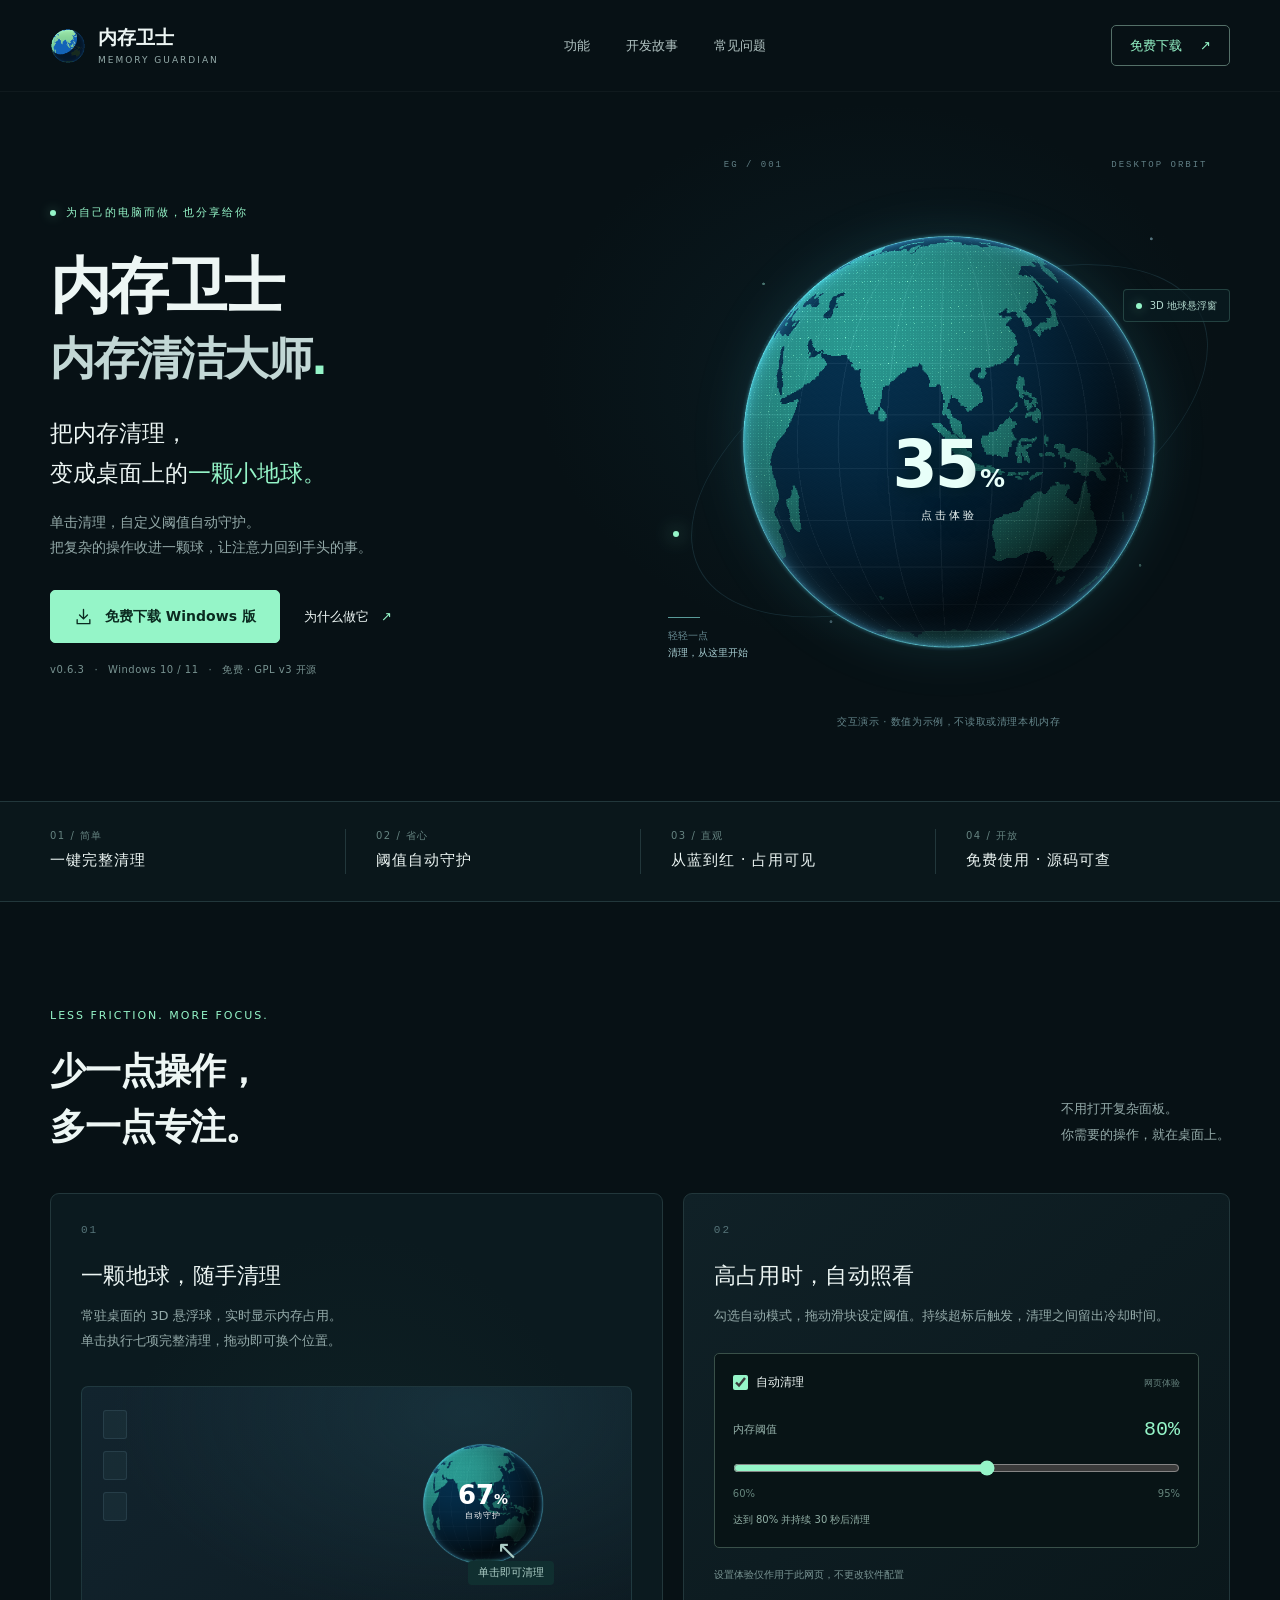
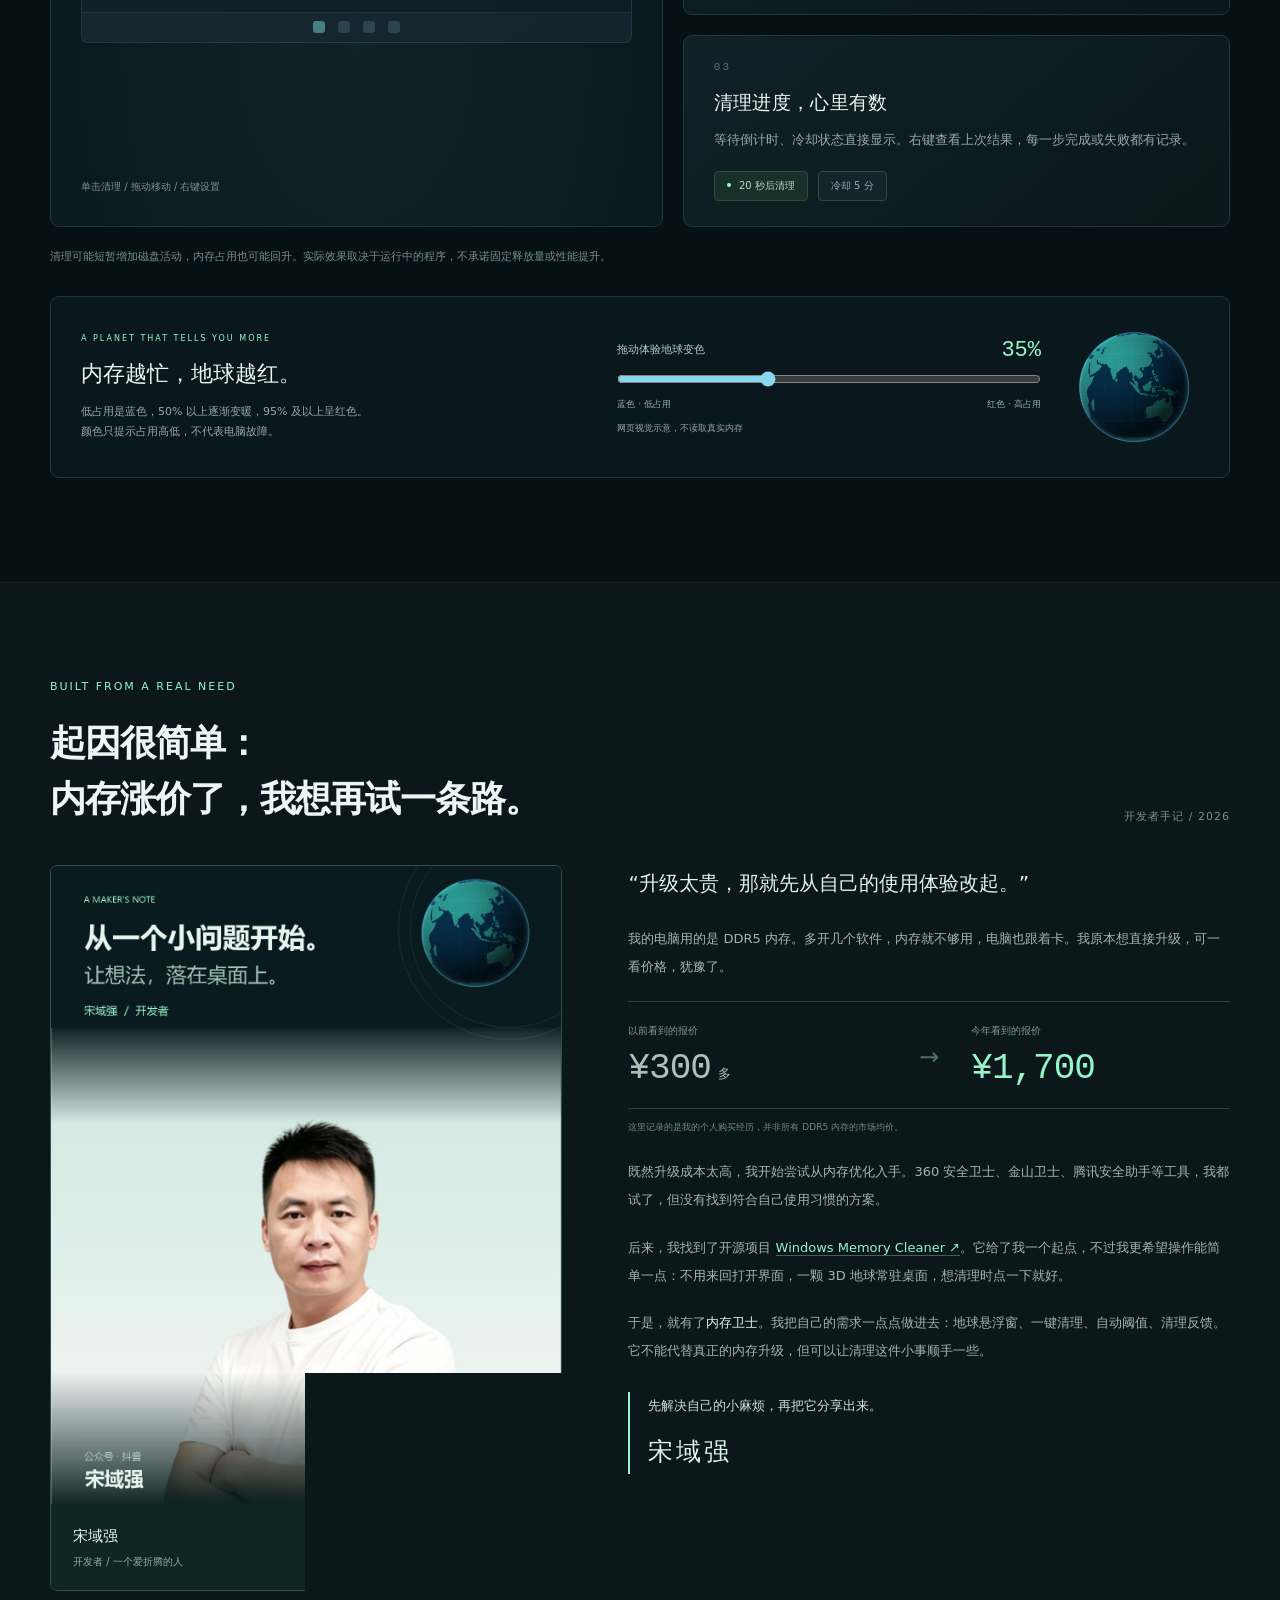
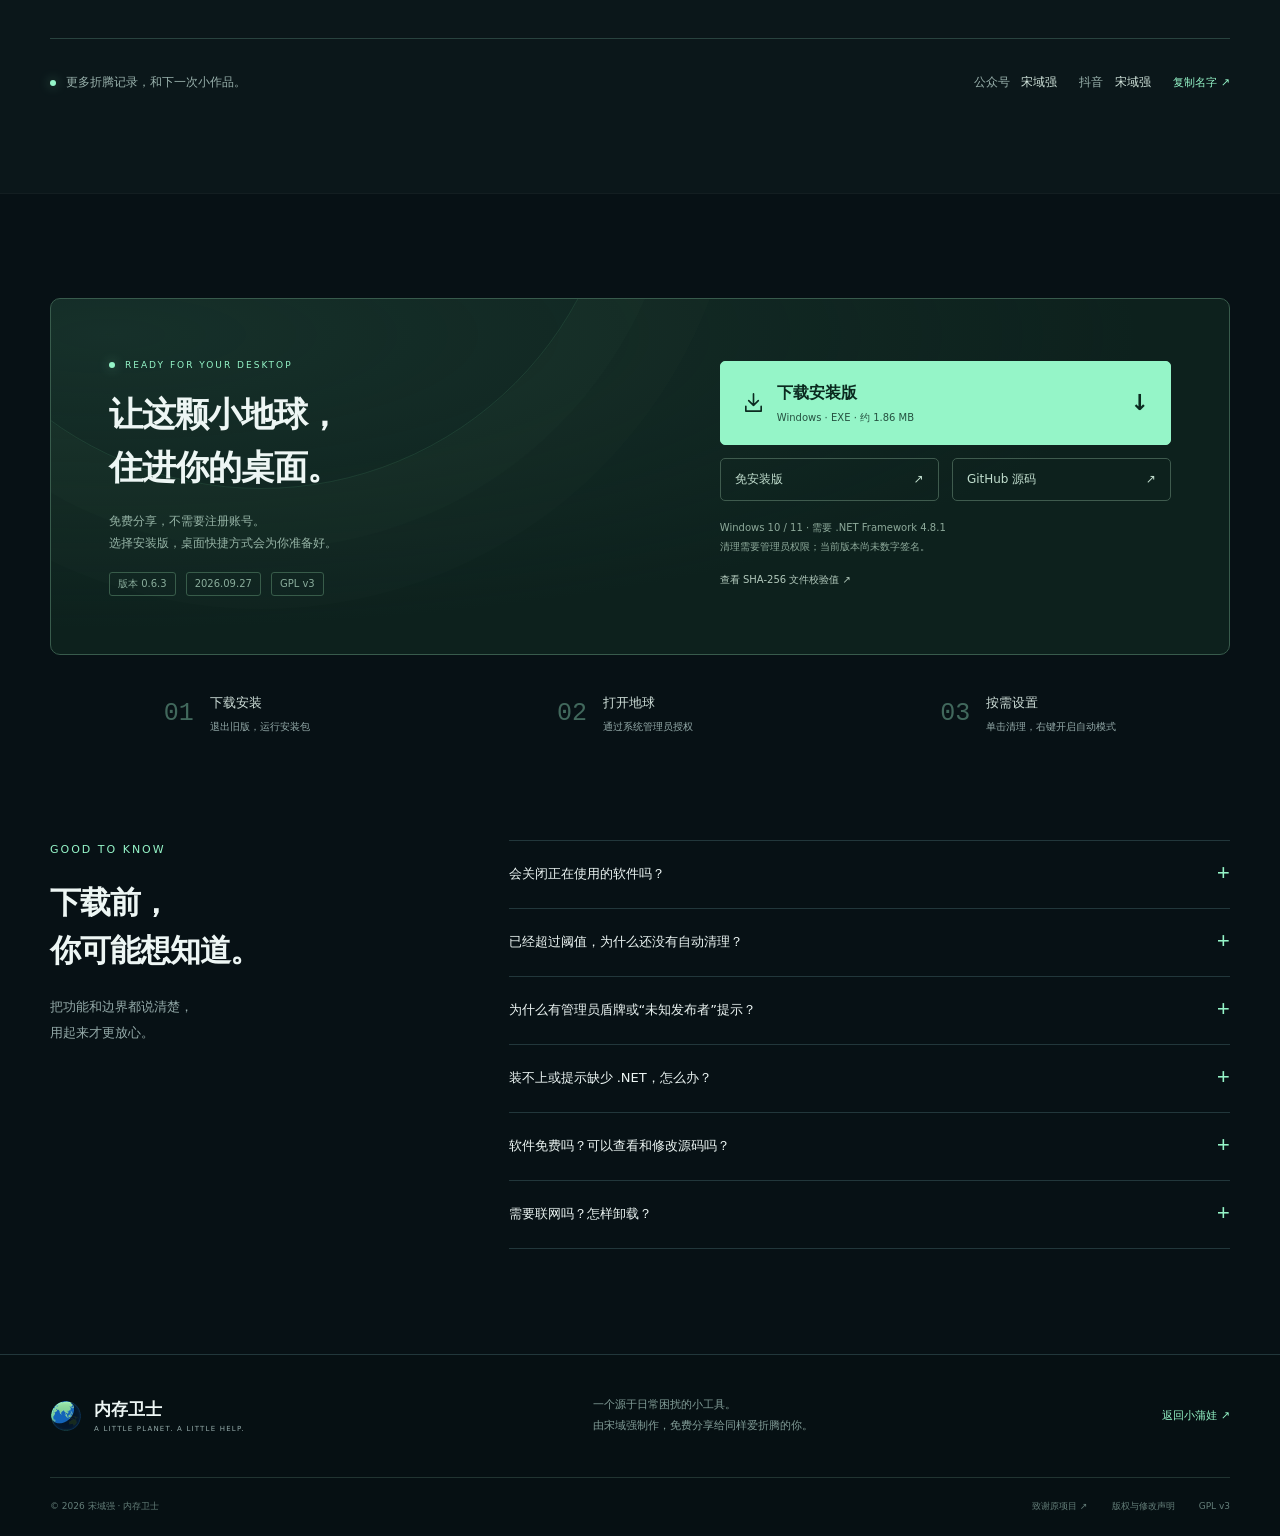
==== commit 2b26c644: "Fix installer finish-page launch elevation error 740" ====
--- a/website/memory-guardian/index.html
+++ b/website/memory-guardian/index.html
@@ -31,8 +31,8 @@
       <h1 id="hero-title">内存卫士<span>内存清洁大师<span class="title-dot">.</span></span></h1>
       <p class="hero-lead">把内存清理，<br>变成桌面上的<span class="highlight">一颗小地球。</span></p>
       <p class="hero-description">单击清理，自定义阈值自动守护。<br>把复杂的操作收进一颗球，让注意力回到手头的事。</p>
-      <div class="hero-actions"><a class="button primary" href="downloads/MemoryGuardian-0.6.2-Setup.exe" download><svg viewBox="0 0 24 24" aria-hidden="true"><path d="M12 3v12m-5-5 5 5 5-5M4 16v5h16v-5"/></svg>免费下载 Windows 版</a><a class="text-link" href="#story">为什么做它 <span aria-hidden="true">↗</span></a></div>
-      <div class="release-meta"><span>v0.6.2</span><span>Windows 10 / 11</span><span>免费 · GPL v3 开源</span></div>
+      <div class="hero-actions"><a class="button primary" href="downloads/MemoryGuardian-0.6.3-Setup.exe" download><svg viewBox="0 0 24 24" aria-hidden="true"><path d="M12 3v12m-5-5 5 5 5-5M4 16v5h16v-5"/></svg>免费下载 Windows 版</a><a class="text-link" href="#story">为什么做它 <span aria-hidden="true">↗</span></a></div>
+      <div class="release-meta"><span>v0.6.3</span><span>Windows 10 / 11</span><span>免费 · GPL v3 开源</span></div>
     </div>
     <div class="planet-scene">
       <div class="space-coordinate top-coordinate" aria-hidden="true">EG / 001 <span>DESKTOP ORBIT</span></div>
@@ -71,7 +71,7 @@
   </div></section>
 
   <section class="section wrap" id="download" aria-labelledby="download-title">
-    <div class="download-panel"><div class="download-orbit" aria-hidden="true"></div><div class="download-copy"><p class="eyebrow"><span class="status-dot"></span> READY FOR YOUR DESKTOP</p><h2 id="download-title">让这颗小地球，<br>住进你的桌面。</h2><p>免费分享，不需要注册账号。<br>选择安装版，桌面快捷方式会为你准备好。</p><div class="download-tags"><span>版本 0.6.2</span><span>2026.09.27</span><span>GPL v3</span></div></div><div class="download-options"><a class="button primary download-main" href="downloads/MemoryGuardian-0.6.2-Setup.exe" download><svg viewBox="0 0 24 24" aria-hidden="true"><path d="M12 3v12m-5-5 5 5 5-5M4 16v5h16v-5"/></svg><span>下载安装版<small>Windows · EXE · 约 1.86 MB</small></span><span aria-hidden="true">↓</span></a><div class="alternative-downloads"><a href="https://github.com/syq10086/MemoryGuardian/releases/latest" target="_blank" rel="noopener noreferrer">免安装版 <span>↗</span></a><a href="https://github.com/syq10086/MemoryGuardian" target="_blank" rel="noopener noreferrer">GitHub 源码 <span>↗</span></a></div><p class="requirements">Windows 10 / 11 · 需要 .NET Framework 4.8.1<br>清理需要管理员权限；当前版本尚未数字签名。</p><a class="checksum-link" href="https://github.com/syq10086/MemoryGuardian/releases/download/v0.6.2/SHA256SUMS.txt" target="_blank" rel="noopener">查看 SHA-256 文件校验值 ↗</a></div></div>
+    <div class="download-panel"><div class="download-orbit" aria-hidden="true"></div><div class="download-copy"><p class="eyebrow"><span class="status-dot"></span> READY FOR YOUR DESKTOP</p><h2 id="download-title">让这颗小地球，<br>住进你的桌面。</h2><p>免费分享，不需要注册账号。<br>选择安装版，桌面快捷方式会为你准备好。</p><div class="download-tags"><span>版本 0.6.3</span><span>2026.09.27</span><span>GPL v3</span></div></div><div class="download-options"><a class="button primary download-main" href="downloads/MemoryGuardian-0.6.3-Setup.exe" download><svg viewBox="0 0 24 24" aria-hidden="true"><path d="M12 3v12m-5-5 5 5 5-5M4 16v5h16v-5"/></svg><span>下载安装版<small>Windows · EXE · 约 1.86 MB</small></span><span aria-hidden="true">↓</span></a><div class="alternative-downloads"><a href="https://github.com/syq10086/MemoryGuardian/releases/latest" target="_blank" rel="noopener noreferrer">免安装版 <span>↗</span></a><a href="https://github.com/syq10086/MemoryGuardian" target="_blank" rel="noopener noreferrer">GitHub 源码 <span>↗</span></a></div><p class="requirements">Windows 10 / 11 · 需要 .NET Framework 4.8.1<br>清理需要管理员权限；当前版本尚未数字签名。</p><a class="checksum-link" href="https://github.com/syq10086/MemoryGuardian/releases/download/v0.6.3/SHA256SUMS.txt" target="_blank" rel="noopener">查看 SHA-256 文件校验值 ↗</a></div></div>
     <div class="quick-start"><div><b>01</b><span><strong>下载安装</strong>退出旧版，运行安装包</span></div><div><b>02</b><span><strong>打开地球</strong>通过系统管理员授权</span></div><div><b>03</b><span><strong>按需设置</strong>单击清理，右键开启自动模式</span></div></div>
   </section>
 
@@ -80,10 +80,10 @@
     <details><summary>已经超过阈值，为什么还没有自动清理？<span aria-hidden="true">+</span></summary><p>内存占用需要连续达到阈值 30 秒，且不处于冷却期。手动或自动清理后都会进入冷却，默认 10 分钟。新版球上会显示倒计时或“冷却 X 分”，右键可查看详细状态。建议从默认的 80%、均衡模式开始使用。</p></details>
     <details><summary>为什么有管理员盾牌或“未知发布者”提示？<span aria-hidden="true">+</span></summary><p>部分系统内存清理操作需要管理员权限，因此快捷方式带有盾牌。当前版本尚未购买或获得受信任的代码签名证书，Windows 可能显示“未知发布者”或 SmartScreen 提醒。请确认下载来源，可对照本页校验值和源码核验；不确定时先取消运行，无需关闭系统安全防护。</p></details>
     <details><summary>装不上或提示缺少 .NET，怎么办？<span aria-hidden="true">+</span></summary><p>安装包会检查 .NET Framework 4.8.1。请从 <a href="https://dotnet.microsoft.com/zh-cn/download/dotnet-framework/net481" target="_blank" rel="noopener noreferrer">微软官方网站 ↗</a> 获取运行时；较早的 Windows 10 版本可能需要先更新系统。暂不提供 macOS、Linux 或手机安装版。</p></details>
-    <details><summary>软件免费吗？可以查看和修改源码吗？<span aria-hidden="true">+</span></summary><p>本页面提供免费下载。内存卫士基于 Igor Mundstein 及贡献者的 Windows Memory Cleaner 二次开发，按 GNU GPL v3 分发。你可以按许可证使用、研究、修改和再分发；分发衍生版本时需保留许可与版权声明，并履行提供对应源码等义务。<a href="https://github.com/syq10086/MemoryGuardian/blob/v0.6.2/LICENSE">查看 GPL v3 许可证 ↗</a></p></details>
+    <details><summary>软件免费吗？可以查看和修改源码吗？<span aria-hidden="true">+</span></summary><p>本页面提供免费下载。内存卫士基于 Igor Mundstein 及贡献者的 Windows Memory Cleaner 二次开发，按 GNU GPL v3 分发。你可以按许可证使用、研究、修改和再分发；分发衍生版本时需保留许可与版权声明，并履行提供对应源码等义务。<a href="https://github.com/syq10086/MemoryGuardian/blob/v0.6.3/LICENSE">查看 GPL v3 许可证 ↗</a></p></details>
     <details><summary>需要联网吗？怎样卸载？<span aria-hidden="true">+</span></summary><p>内存清理在本机执行，不需要注册或上传内存数据；点击作者主页、GitHub 或更新链接会打开外部网站。安装版可在 Windows“设置 → 应用”或开始菜单中卸载，个人配置会保留。免安装版退出程序、关闭其登录启动选项后，可删除程序文件。</p></details>
   </div></section>
 </main>
-<footer class="footer"><div class="wrap footer-top"><a class="brand" href="#"><img src="assets/favicon.ico" width="32" height="32" alt=""><span>内存卫士<small>A LITTLE PLANET. A LITTLE HELP.</small></span></a><p>一个源于日常困扰的小工具。<br>由宋域强制作，免费分享给同样爱折腾的你。</p><a href="https://www.xiaopuwa.com/">返回小蒲娃 ↗</a></div><div class="wrap footer-bottom"><span>© 2026 宋域强 · 内存卫士</span><div><a href="https://github.com/IgorMundstein/WinMemoryCleaner" target="_blank" rel="noopener noreferrer">致谢原项目 ↗</a><a href="https://github.com/syq10086/MemoryGuardian/blob/v0.6.2/NOTICE.md">版权与修改声明</a><a href="https://github.com/syq10086/MemoryGuardian/blob/v0.6.2/LICENSE">GPL v3</a></div></div></footer>
+<footer class="footer"><div class="wrap footer-top"><a class="brand" href="#"><img src="assets/favicon.ico" width="32" height="32" alt=""><span>内存卫士<small>A LITTLE PLANET. A LITTLE HELP.</small></span></a><p>一个源于日常困扰的小工具。<br>由宋域强制作，免费分享给同样爱折腾的你。</p><a href="https://www.xiaopuwa.com/">返回小蒲娃 ↗</a></div><div class="wrap footer-bottom"><span>© 2026 宋域强 · 内存卫士</span><div><a href="https://github.com/IgorMundstein/WinMemoryCleaner" target="_blank" rel="noopener noreferrer">致谢原项目 ↗</a><a href="https://github.com/syq10086/MemoryGuardian/blob/v0.6.3/NOTICE.md">版权与修改声明</a><a href="https://github.com/syq10086/MemoryGuardian/blob/v0.6.3/LICENSE">GPL v3</a></div></div></footer>
 </body>
 </html>
